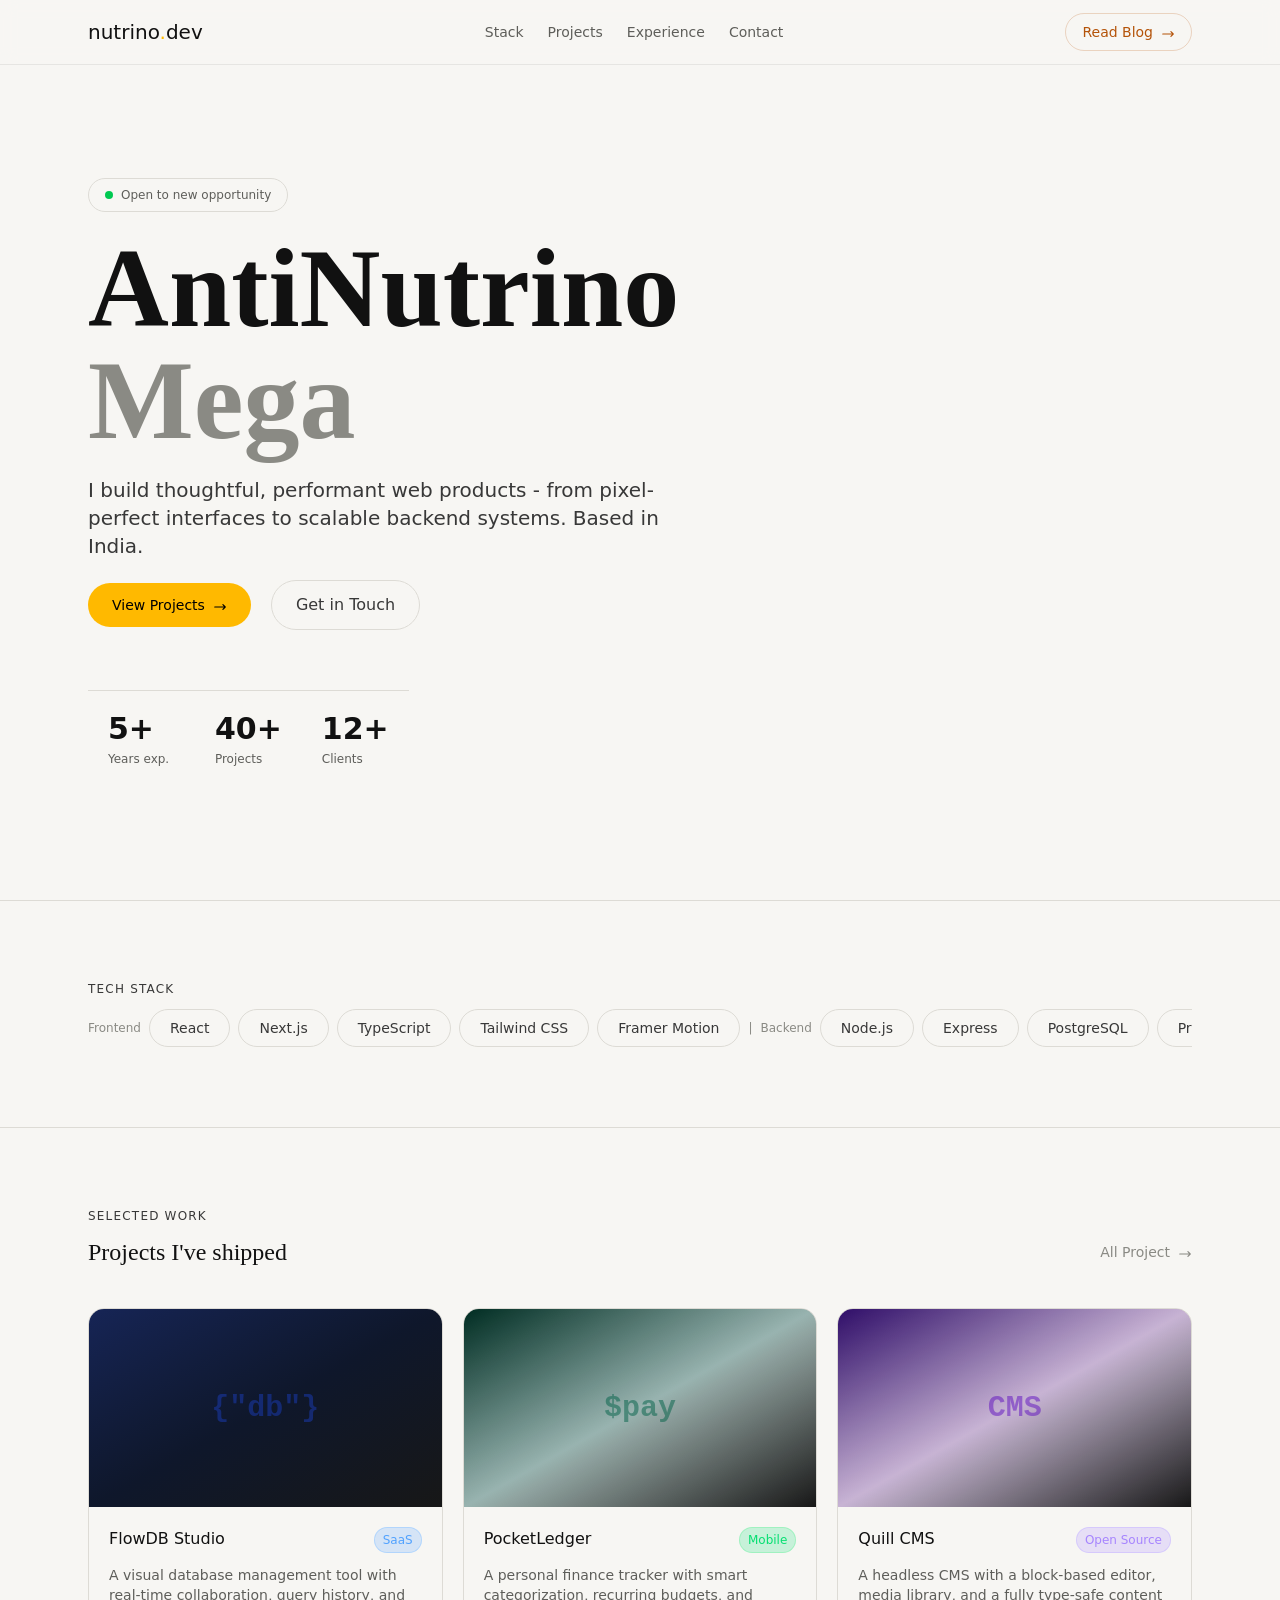
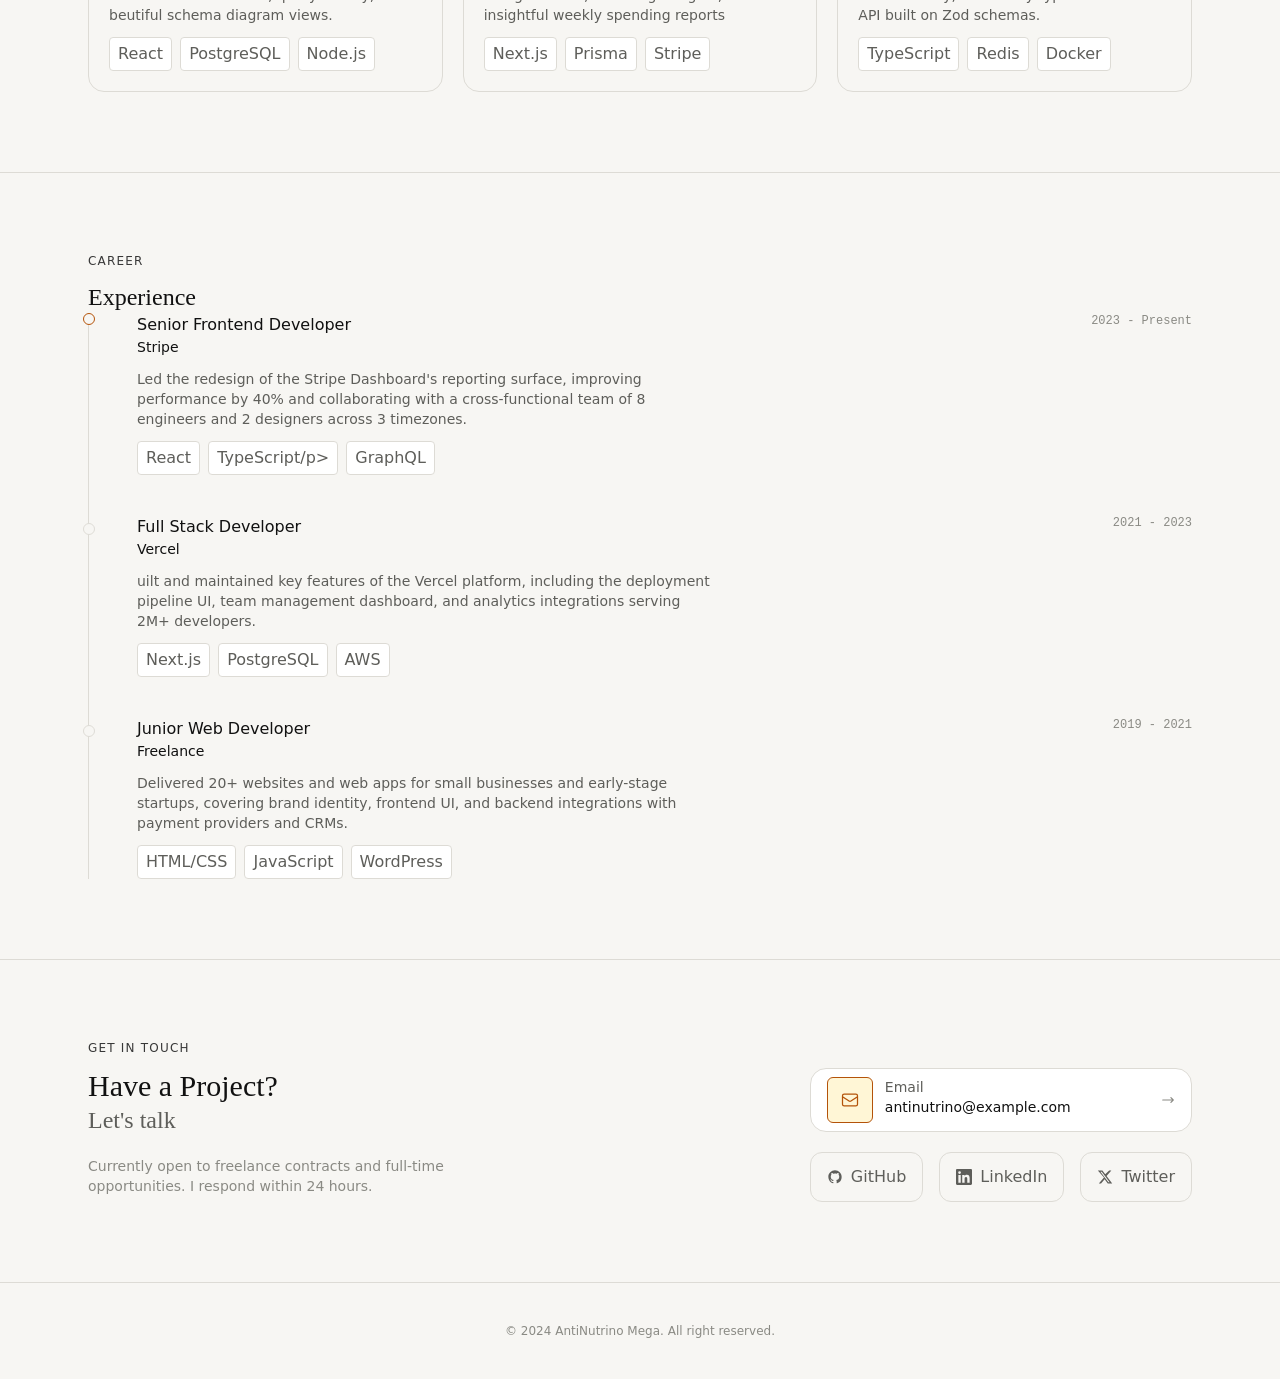
==== index.html @ b6df20d1 "First commit" ====
<!DOCTYPE html>
<html lang="en">

<head>
    <meta charset="UTF-8">
    <meta name="viewport" content="width=device-width, initial-scale=1.0">
    <title>Document</title>
    <link rel="stylesheet" href="output.css">
</head>

<body>
    <header class="border-b border-(--border-subtle) fixed inset-x-0 bg-(--navbar-bg) backdrop-blur-sm z-1">
        <nav class="flex justify-between max-w-6xl mx-auto px-6 items-center h-16">
            <a href="" class="text-xl">nutrino<span class="text-amber-400 text-xl">.</span>dev</a>
            <ul class="hidden md:flex gap-6 text-sm text-(--text-3)  ">
                <a href="#stack">
                    <li class="cursor-pointer hover:text-(--text-1) transition-all duration-200">Stack</li>
                </a>
                <a href="#project">
                    <li class="cursor-pointer hover:text-(--text-1) transition-all duration-200">Projects</li>
                </a>
                <a href="#experience">
                    <li class="cursor-pointer hover:text-(--text-1) transition-all duration-200">Experience</li>
                </a>
                <a href="#contact">
                    <li class="cursor-pointer hover:text-(--text-1) transition-all duration-200">Contact</li>
                </a>
            </ul>
            <a href=""
                class="hidden md:flex items-center gap-2 text-sm text-(--accent) border border-(--accent-border) px-4 py-2 rounded-full hover:bg-(--accent-dim) hover:border-(--accent) transition-all duration-200">Read
                Blog <svg class="w-3.5 h-3.5 mt-1" fill="none" stroke="currentColor" viewBox="0 0 24 24">
                    <path stroke-linecap="round" stroke-linejoin="round" stroke-width="2"
                        d="M17 8l4 4m0 0l-4 4m4-4H3" />
                </svg>
            </a>
        </nav>
    </header>

    <section class="min-h-screen pt-16 flex flex-col justify-center items-start">
        <div class="max-w-6xl w-full mx-auto px-6  text-white flex flex-col items-start">
            <div
                class="flex items-center gap-2 border border-(--border) px-4 py-2 rounded-full text-xs text-(--text-3) mb-5 animate-fade-in-up">
                <span class="inline-block h-2 w-2 bg-green-500 rounded-full animate-pulse "></span>
                <p>Open to new opportunity</p>
            </div>

            <h1 class="font-serif text-6xl md:text-8xl lg:text-[7rem] font-bold mb-5 animate-fade-in-up-1">
                <p class="text-(--text-1)">AntiNutrino</p>
                <p class="text-(--text-4)">Mega</p>
            </h1>

            <p class="text-(--text-2) text-lg md:text-xl max-w-xl mb-5 animate-fade-in-up-1">I build thoughtful,
                performant web products -
                from pixel-perfect interfaces to scalable backend systems. Based in India.</p>

            <div class="mb-15 flex gap-5 items-center animate-fade-in-up-2">
                <a href=""
                    class="bg-amber-400 hover:bg-amber-300 transition-all duration-200 text-black rounded-full px-6 py-3 text-sm font-medium flex items-center gap-2 ">View
                    Projects
                    <svg class="w-3.5 h-3.5 mt-1" fill="none" stroke="currentColor" viewBox="0 0 24 24">
                        <path stroke-linecap="round" stroke-linejoin="round" stroke-width="2"
                            d="M17 8l4 4m0 0l-4 4m4-4H3" />
                    </svg></a>
                <a href="" class="px-6 py-3 rounded-full border border-(--border) text-(--text-2) tex-sm">Get in
                    Touch</a>
            </div>

            <div class="border-t border-(--border) grid grid-cols-3 p-5 gap-10 animate-fade-in-up-3">
                <div>
                    <p class="text-3xl font-semibold text-(--text-1) mb-1">5+</p>
                    <p class="text-xs text-(--text-3)">Years exp.</p>
                </div>
                <div>
                    <p class="text-3xl font-semibold text-(--text-1) mb-1">40+</p>
                    <p class="text-xs text-(--text-3)">Projects</p>
                </div>
                <div>
                    <p class="text-3xl font-semibold text-(--text-1) mb-1">12+</p>
                    <p class="text-xs text-(--text-3)">Clients</p>
                </div>
            </div>
        </div>

    </section>

    <section id="stack" class="border-t border-(--border) py-20">
        <div class="max-w-6xl mx-auto px-6">
            <h2 class="uppercase text-(--text-2) text-xs tracking-widest mb-3">Tech Stack</h2>

            <div class="flex gap-2 items-center overflow-x-auto">
                <p class="text-xs text-(--text-4)">Frontend</p>
                <p
                    class="text-(--text-2) text-sm border border-(--border) px-5 py-2 rounded-full bg-(--suface-solid) hover:text-(--accent) hover:border-(--accent-div) transition-all duration-200 cursor-default text-nowrap">
                    React</p>
                <p
                    class="text-(--text-2) text-sm border border-(--border) px-5 py-2 rounded-full bg-(--suface-solid) hover:text-(--accent) hover:border-(--accent-div) transition-all duration-200 cursor-default text-nowrap">
                    Next.js</p>
                <p
                    class="text-(--text-2) text-sm border border-(--border) px-5 py-2 rounded-full bg-(--suface-solid) hover:text-(--accent) hover:border-(--accent-div) transition-all duration-200 cursor-default text-nowrap">
                    TypeScript</p>
                <p
                    class="text-(--text-2) text-sm border border-(--border) px-5 py-2 rounded-full bg-(--suface-solid) hover:text-(--accent) hover:border-(--accent-div) transition-all duration-200 cursor-default text-nowrap">
                    Tailwind CSS</p>
                <p
                    class="text-(--text-2) text-sm border border-(--border) px-5 py-2 rounded-full bg-(--suface-solid) hover:text-(--accent) hover:border-(--accent-div) transition-all duration-200 cursor-default text-nowrap">
                    Framer Motion</p>
                <p class="text-xs text-(--text-4)">|</p>
                <p class="text-xs text-(--text-4)">Backend</p>
                <p
                    class="text-(--text-2) text-sm border border-(--border) px-5 py-2 rounded-full bg-(--suface-solid) hover:text-(--accent) hover:border-(--accent-div) transition-all duration-200 cursor-default text-nowrap">
                    Node.js</p>
                <p
                    class="text-(--text-2) text-sm border border-(--border) px-5 py-2 rounded-full bg-(--suface-solid) hover:text-(--accent) hover:border-(--accent-div) transition-all duration-200 cursor-default text-nowrap">
                    Express</p>
                <p
                    class="text-(--text-2) text-sm border border-(--border) px-5 py-2 rounded-full bg-(--suface-solid) hover:text-(--accent) hover:border-(--accent-div) transition-all duration-200 cursor-default text-nowrap">
                    PostgreSQL</p>
                <p
                    class="text-(--text-2) text-sm border border-(--border) px-5 py-2 rounded-full bg-(--suface-solid) hover:text-(--accent) hover:border-(--accent-div) transition-all duration-200 cursor-default text-nowrap">
                    Prisma ORM</p>
                <p
                    class="text-(--text-2) text-sm border border-(--border) px-5 py-2 rounded-full bg-(--suface-solid) hover:text-(--accent) hover:border-(--accent-div) transition-all duration-200 cursor-default text-nowrap">
                    Redis</p>
                <p class="text-xs text-(--text-4)">|</p>
                <p class="text-xs text-(--text-4)">Devops</p>
                <p
                    class="text-(--text-2) text-sm border border-(--border) px-5 py-2 rounded-full bg-(--suface-solid) hover:text-(--accent) hover:border-(--accent-div) transition-all duration-200 cursor-default text-nowrap">
                    Docker </p>
                <p
                    class="text-(--text-2) text-sm border border-(--border) px-5 py-2 rounded-full bg-(--suface-solid) hover:text-(--accent) hover:border-(--accent-div) transition-all duration-200 cursor-default text-nowrap">
                    AWS</p>
                <p
                    class="text-(--text-2) text-sm border border-(--border) px-5 py-2 rounded-full bg-(--suface-solid) hover:text-(--accent) hover:border-(--accent-div) transition-all duration-200 cursor-default text-nowrap">
                    Vercel</p>
                <p
                    class="text-(--text-2) text-sm border border-(--border) px-5 py-2 rounded-full bg-(--suface-solid) hover:text-(--accent) hover:border-(--accent-div) transition-all duration-200 cursor-default text-nowrap">
                    GitHub CI/CD</p>
            </div>
        </div>
    </section>

    <section id="project" class="border-t border-(--border) py-20">
        <div class="max-w-6xl mx-auto px-6">
            <h2 class="uppercase text-(--text-2) text-xs tracking-widest mb-3">Selected Work</h2>
            <div class="flex justify-between items-center mb-10">
                <h1 class="text-2xl font-serif">Projects I've shipped</h1>
                <div>
                    <p
                        class="flex gap-2 items-center text-sm text-(--text-4) cursor-pointer hover:text-(--accent) transition-all duration-200">
                        All Project<svg class="w-3.5 h-3.5 mt-1" fill="none" stroke="currentColor" viewBox="0 0 24 24">
                            <path stroke-linecap="round" stroke-linejoin="round" stroke-width="2"
                                d="M17 8l4 4m0 0l-4 4m4-4H3" />
                        </svg></p>
                </div>
            </div>
            <div class=" grid grid-cols-1 gap-5 md:grid-cols-2 lg:grid-cols-3 ">
                <article
                    class="group border border-(--border) overflow-hidden rounded-2xl hover:-translate-y-1.5 transition-all duration-300 hover:border-white/30">
                    <div
                        class="relative aspect-video bg-linear-to-br from-blue-950 via-slate-900 to-neutral-900 flex items-center justify-center ">

                        <p
                            class="text-3xl font-mono text- text-blue-800/50 font-bold group-hover:opacity-0 transition-all duration-300">
                            {"db"}</p>

                        <div
                            class="absolute group-hover:bg-black/20 inset-0 flex items-center justify-center transition-all duration-300">
                            <p
                                class="absolute opacity-0 group-hover:opacity-100 rounded-full px-3 py-1.5 border flex items-center gap-2 border-white/20 bg-white/10 backdrop-blur-2xl transition-all duration-300">
                                View Project
                                <svg class="w-3.5 h-3.5 mt-1" fill="none" stroke="currentColor" viewBox="0 0 24 24">
                                    <path stroke-linecap="round" stroke-linejoin="round" stroke-width="2"
                                        d="M17 8l4 4m0 0l-4 4m4-4H3" />
                                </svg>
                            </p>
                        </div>
                    </div>
                    <div class="p-5 ">
                        <div class="flex justify-between mb-3">
                            <h3>FlowDB Studio</h3>
                            <p
                                class="text-xs border border-blue-300/50 px-2 py-1 text-blue-400 rounded-full bg-blue-400/20">
                                SaaS</p>
                        </div>

                        <p class="mb-3 text-sm text-(--text-3)">A visual database management tool with real-time
                            collaboration, query history, and beutiful schema diagram views.</p>

                        <div class="flex gap-2 flex-wrap">
                            <p class="text-(--text-3) px-2 py-1 border border-(--border) rounded bg-(--surface-solid)">
                                React</p>
                            <p class="text-(--text-3) px-2 py-1 border border-(--border) rounded bg-(--surface-solid)">
                                PostgreSQL</p>
                            <p class="text-(--text-3) px-2 py-1 border border-(--border) rounded bg-(--surface-solid)">
                                Node.js</p>
                        </div>

                    </div>
                </article>

                <article
                    class="group border border-(--border) overflow-hidden rounded-2xl hover:-translate-y-1.5 transition-all duration-300 hover:border-white/30">
                    <div
                        class="relative aspect-video bg-linear-to-br  from-emerald-950 via-teal-900/40 to-neutral-900 flex items-center justify-center ">

                        <p
                            class="text-3xl font-mono text- text-emerald-800/50 font-bold group-hover:opacity-0 transition-all duration-300">
                            $pay</p>

                        <div
                            class="absolute group-hover:bg-black/20 inset-0 flex items-center justify-center transition-all duration-300">
                            <p
                                class="absolute opacity-0 group-hover:opacity-100 rounded-full px-3 py-1.5 border flex items-center gap-2 border-white/20 bg-white/10 backdrop-blur-2xl transition-all duration-300">
                                View Project
                                <svg class="w-3.5 h-3.5 mt-1" fill="none" stroke="currentColor" viewBox="0 0 24 24">
                                    <path stroke-linecap="round" stroke-linejoin="round" stroke-width="2"
                                        d="M17 8l4 4m0 0l-4 4m4-4H3" />
                                </svg>
                            </p>
                        </div>
                    </div>
                    <div class="p-5 ">
                        <div class="flex justify-between mb-3">
                            <h3>PocketLedger</h3>
                            <p
                                class="text-xs border border-green-300/50 px-2 py-1 text-green-400 rounded-full bg-green-400/20">
                                Mobile</p>
                        </div>

                        <p class="mb-3 text-sm text-(--text-3)">A personal finance tracker with smart categorization,
                            recurring budgets, and insightful weekly spending reports</p>

                        <div class="flex gap-2 flex-wrap">
                            <p class="text-(--text-3) px-2 py-1 border border-(--border) rounded bg-(--surface-solid)">
                                Next.js</p>
                            <p class="text-(--text-3) px-2 py-1 border border-(--border) rounded bg-(--surface-solid)">
                                Prisma</p>
                            <p class="text-(--text-3) px-2 py-1 border border-(--border) rounded bg-(--surface-solid)">
                                Stripe</p>
                        </div>

                    </div>
                </article>

                <article
                    class="group border border-(--border) overflow-hidden rounded-2xl hover:-translate-y-1.5 transition-all duration-300 hover:border-white/30 md:col-span-2 lg:col-span-1">
                    <div
                        class="relative aspect-video bg-linear-to-br from-violet-950 via-purple-900/30 to-neutral-900 flex items-center justify-center ">

                        <p
                            class="text-3xl font-mono text- text-violet-800/50 font-bold group-hover:opacity-0 transition-all duration-300">
                            CMS</p>

                        <div
                            class="absolute group-hover:bg-black/20 inset-0 flex items-center justify-center transition-all duration-300">
                            <p
                                class="absolute opacity-0 group-hover:opacity-100 rounded-full px-3 py-1.5 border flex items-center gap-2 border-white/20 bg-white/10 backdrop-blur-2xl transition-all duration-300">
                                View Project
                                <svg class="w-3.5 h-3.5 mt-1" fill="none" stroke="currentColor" viewBox="0 0 24 24">
                                    <path stroke-linecap="round" stroke-linejoin="round" stroke-width="2"
                                        d="M17 8l4 4m0 0l-4 4m4-4H3" />
                                </svg>
                            </p>
                        </div>
                    </div>
                    <div class="p-5 ">
                        <div class="flex justify-between mb-3">
                            <h3>Quill CMS</h3>
                            <p
                                class="text-xs border border-violet-300/50 px-2 py-1 text-violet-400 rounded-full bg-violet-400/20">
                                Open Source</p>
                        </div>

                        <p class="mb-3 text-sm text-(--text-3)">A headless CMS with a block-based editor, media library,
                            and a fully type-safe content API built on Zod schemas.</p>

                        <div class="flex gap-2 flex-wrap">
                            <p class="text-(--text-3) px-2 py-1 border border-(--border) rounded bg-(--surface-solid)">
                                TypeScript</p>
                            <p class="text-(--text-3) px-2 py-1 border border-(--border) rounded bg-(--surface-solid)">
                                Redis</p>
                            <p class="text-(--text-3) px-2 py-1 border border-(--border) rounded bg-(--surface-solid)">
                                Docker</p>
                        </div>

                    </div>
                </article>
            </div>
        </div>
    </section>

    <section id="experience" class="border-t border-(--border) py-20">
        <div class="max-w-6xl mx-auto px-6">
            <h2 class="uppercase text-(--text-2) text-xs tracking-widest mb-3">Career</h2>
            <h1 class="text-2xl font-serif">Experience</h1>

            <div class="border-l border-(--border)">
                <div class="relative mb-10">
                    <div class="border rounded-full w-3 h-3 border-(--accent) absolute -left-1.5 top-0  bg-(--surface)">
                    </div>
                    <div class="pl-12 ">
                        <div class="flex flex-col md:flex-row justify-between mb-3 gap-2">
                            <div>
                                <h3>Senior Frontend Developer</h3>
                                <p class="font-light text-(--text2) text-sm">Stripe</p>
                            </div>
                            <p class="text-xs text-(--text-4) font-mono  ">
                                2023 - Present</p>
                        </div>
                        <p class="mb-3 text-sm text-(--text-3) max-w-xl">Led the redesign of the Stripe Dashboard's
                            reporting surface, improving performance by 40% and collaborating with a cross-functional
                            team of 8 engineers and 2 designers across 3 timezones.</p>

                        <div class="flex gap-2 flex-wrap">
                            <p class="text-(--text-3) px-2 py-1 border border-(--border) rounded bg-(--surface-solid)">
                                React</p>
                            <p class="text-(--text-3) px-2 py-1 border border-(--border) rounded bg-(--surface-solid)">
                                TypeScript/p>
                            <p class="text-(--text-3) px-2 py-1 border border-(--border) rounded bg-(--surface-solid)">
                                GraphQL</p>
                        </div>

                    </div>

                </div>

                <div class="relative mb-10">
                    <div class="border rounded-full w-3 h-3 border-(--border) absolute -left-1.5 top-2  bg-(--surface)">
                    </div>
                    <div class="pl-12 ">
                        <div class="flex flex-col md:flex-row justify-between mb-3 gap-2">
                            <div>
                                <h3>Full Stack Developer</h3>
                                <p class="font-light text-(--text2) text-sm">Vercel</p>
                            </div>
                            <p class="text-xs text-(--text-4) font-mono  ">
                                2021 - 2023</p>
                        </div>
                        <p class="mb-3 text-sm text-(--text-3) max-w-xl">uilt and maintained key features of the Vercel
                            platform, including the deployment pipeline UI, team management dashboard, and analytics
                            integrations serving 2M+ developers.</p>

                        <div class="flex gap-2 flex-wrap">
                            <p class="text-(--text-3) px-2 py-1 border border-(--border) rounded bg-(--surface-solid)">
                                Next.js</p>
                            <p class="text-(--text-3) px-2 py-1 border border-(--border) rounded bg-(--surface-solid)">
                                PostgreSQL</p>
                            <p class="text-(--text-3) px-2 py-1 border border-(--border) rounded bg-(--surface-solid)">
                                AWS</p>
                        </div>

                    </div>

                </div>

                <div class="relative">
                    <div class="border rounded-full w-3 h-3 border-(--border) absolute -left-1.5 top-2  bg-(--surface)">
                    </div>
                    <div class="pl-12 ">
                        <div class="flex flex-col md:flex-row justify-between mb-3 gap-2">
                            <div>
                                <h3>Junior Web Developer</h3>
                                <p class="font-light text-(--text2) text-sm">Freelance</p>
                            </div>
                            <p class="text-xs text-(--text-4) font-mono  ">
                                2019 - 2021</p>
                        </div>
                        <p class="mb-3 text-sm text-(--text-3) max-w-xl">Delivered 20+ websites and web apps for small
                            businesses and early-stage startups, covering brand identity, frontend UI, and backend
                            integrations with payment providers and CRMs.</p>

                        <div class="flex gap-2 flex-wrap">
                            <p class="text-(--text-3) px-2 py-1 border border-(--border) rounded bg-(--surface-solid)">
                                HTML/CSS</p>
                            <p class="text-(--text-3) px-2 py-1 border border-(--border) rounded bg-(--surface-solid)">
                                JavaScript</p>
                            <p class="text-(--text-3) px-2 py-1 border border-(--border) rounded bg-(--surface-solid)">
                                WordPress</p>
                        </div>

                    </div>

                </div>
            </div>
        </div>
    </section>

    <section id="contact" class="border-t border-(--border) py-20">
        <div class="max-w-6xl mx-auto px-6">
            <h2 class="uppercase text-(--text-2) text-xs tracking-widest mb-3">Get in touch</h2>
            <div class="flex flex-col md:flex-row lg:flex-row gap-10 md:justify-between lg:justify-between">
                <div>
                    <h1 class="text-3xl font-serif">Have a Project?</h1>
                    <h1 class="text-2xl font-serif font-thin mb-5 text-(--text-3)">Let's talk</h1>
                    <p class="max-w-sm text-(--text-4) text-sm">Currently open to freelance contracts and full-time
                        opportunities. I respond within 24 hours.</p>
                </div>
                <div>
                    <div class=" flex-1 md:max-w-sm">
                        <a href="mailto:rr77528710@gmail.com"
                            class="flex justify-between items-center gap-5 md:gap-10 px-4 py-2 bg-(--surface-solid) rounded-2xl border border-(--border) hover:border-white/20 transition-all duration-200 group">
                            <div class="flex justify-between gap-3 text-sm md:text-md">
                                <div
                                    class="p-3 bg-amber-300/20 rounded-md inline-block border-[0.5px] border-(--accent)">
                                    <svg class="w-5 h-5 text-(--accent)" fill="none" stroke="currentColor"
                                        viewBox="0 0 24 24">
                                        <path stroke-linecap="round" stroke-linejoin="round" stroke-width="1.5"
                                            d="M3 8l7.89 5.26a2 2 0 002.22 0L21 8M5 19h14a2 2 0 002-2V7a2 2 0 00-2-2H5a2 2 0 00-2 2v10a2 2 0 002 2z" />
                                    </svg>

                                </div>
                                <div>
                                    <p class="text-(--text-3) text-sm">Email</p>
                                    <p>antinutrino@example.com</p>
                                </div>
                            </div>
                            <div class="group-hover:translate-x-1.5 transition-all duration-300 ">
                                <svg class="w-3.5 h-3.5 text-(--text-4)" fill="none" stroke="currentColor"
                                    viewBox="0 0 24 24">
                                    <path stroke-linecap="round" stroke-linejoin="round" stroke-width="2"
                                        d="M17 8l4 4m0 0l-4 4m4-4H3" />
                                </svg>

                            </div>
                        </a>
                        <div class="mt-5 flex gap-4 flex-wrap">
                            <p
                                class="flex flex-1 items-center gap-2 border border-(--border) px-4 py-3 rounded-xl text-(--text-3) font-light justify-center hover:border-white/30 transition-all duration-200 ">
                                <svg class="w-4 h-4" fill="currentColor" viewBox="0 0 24 24">
                                    <path
                                        d="M12 2C6.477 2 2 6.484 2 12.017c0 4.425 2.865 8.18 6.839 9.504.5.092.682-.217.682-.483 0-.237-.008-.868-.013-1.703-2.782.605-3.369-1.343-3.369-1.343-.454-1.158-1.11-1.466-1.11-1.466-.908-.62.069-.608.069-.608 1.003.07 1.531 1.032 1.531 1.032.892 1.53 2.341 1.088 2.91.832.092-.647.35-1.088.636-1.338-2.22-.253-4.555-1.113-4.555-4.951 0-1.093.39-1.988 1.029-2.688-.103-.253-.446-1.272.098-2.65 0 0 .84-.27 2.75 1.026A9.564 9.564 0 0112 6.844c.85.004 1.705.115 2.504.337 1.909-1.296 2.747-1.027 2.747-1.027.546 1.379.202 2.398.1 2.651.64.7 1.028 1.595 1.028 2.688 0 3.848-2.339 4.695-4.566 4.942.359.31.678.921.678 1.856 0 1.338-.012 2.419-.012 2.747 0 .268.18.58.688.482A10.019 10.019 0 0022 12.017C22 6.484 17.522 2 12 2z" />
                                </svg> GitHub
                            </p>
                            <p
                                class="flex flex-1 items-center gap-2 border border-(--border) px-4 py-3 rounded-xl text-(--text-3) font-light justify-center hover:border-white/30 transition-all duration-200 ">
                                <svg class="w-4 h-4" fill="currentColor" viewBox="0 0 24 24">
                                    <path
                                        d="M20.447 20.452h-3.554v-5.569c0-1.328-.027-3.037-1.852-3.037-1.853 0-2.136 1.445-2.136 2.939v5.667H9.351V9h3.414v1.561h.046c.477-.9 1.637-1.85 3.37-1.85 3.601 0 4.267 2.37 4.267 5.455v6.286zM5.337 7.433a2.062 2.062 0 01-2.063-2.065 2.064 2.064 0 112.063 2.065zm1.782 13.019H3.555V9h3.564v11.452zM22.225 0H1.771C.792 0 0 .774 0 1.729v20.542C0 23.227.792 24 1.771 24h20.451C23.2 24 24 23.227 24 22.271V1.729C24 .774 23.2 0 22.222 0h.003z" />
                                </svg> LinkedIn
                            </p>
                            <p class="flex flex-1 items-center gap-2 border border-(--border) px-4 py-3 rounded-xl text-(--text-3) font-light justify-center hover:border-white/30 transition-all duration-200 
                            "><svg class="w-4 h-4" fill="currentColor" viewBox="0 0 24 24">
                                    <path
                                        d="M18.244 2.25h3.308l-7.227 8.26 8.502 11.24H16.17l-4.714-6.231-5.401 6.231H2.736l7.73-8.835L1.254 2.25H8.08l4.259 5.63 5.905-5.63zm-1.161 17.52h1.833L7.084 4.126H5.117z" />
                                </svg>Twitter</p>
                        </div>
                    </div>
                </div>
            </div>
        </div>
    </section>

    <footer class="border-t border-(--border) py-10 flex justify-center items-center">
        <div class="max-w-6xl mx-auto px-6 text-xs text-(--text-4)">
            &copy; 2024 AntiNutrino Mega. All right reserved.
        </div>
    </footer>

</body>

</html>
---- output.css ----
/*! tailwindcss v4.3.3 | MIT License | https://tailwindcss.com */
@layer properties;
@layer theme, base, components, utilities;
@layer theme {
  :root, :host {
    --font-sans: "Inter", ui-sans-serif, system-ui, sans-serif;
    --font-serif: "Playfair Display", ui-serif, Georgia, serif;
    --font-mono: "JetBrains Mono", ui-monospace, "Courier New", monospace;
    --color-amber-200: oklch(92.4% 0.12 95.746);
    --color-amber-300: oklch(87.9% 0.169 91.605);
    --color-amber-400: oklch(82.8% 0.189 84.429);
    --color-green-300: oklch(87.1% 0.15 154.449);
    --color-green-400: oklch(79.2% 0.209 151.711);
    --color-green-500: oklch(72.3% 0.219 149.579);
    --color-emerald-800: oklch(43.2% 0.095 166.913);
    --color-emerald-950: oklch(26.2% 0.051 172.552);
    --color-teal-900: oklch(38.6% 0.063 188.416);
    --color-blue-300: oklch(80.9% 0.105 251.813);
    --color-blue-400: oklch(70.7% 0.165 254.624);
    --color-blue-800: oklch(42.4% 0.199 265.638);
    --color-blue-950: oklch(28.2% 0.091 267.935);
    --color-violet-300: oklch(81.1% 0.111 293.571);
    --color-violet-400: oklch(70.2% 0.183 293.541);
    --color-violet-800: oklch(43.2% 0.232 292.759);
    --color-violet-950: oklch(28.3% 0.141 291.089);
    --color-purple-900: oklch(38.1% 0.176 304.987);
    --color-slate-900: oklch(20.8% 0.042 265.755);
    --color-neutral-900: oklch(20.5% 0 none);
    --color-black: #000;
    --color-white: #fff;
    --spacing: 0.25rem;
    --container-sm: 24rem;
    --container-lg: 32rem;
    --container-xl: 36rem;
    --container-2xl: 42rem;
    --container-6xl: 72rem;
    --text-xs: 0.75rem;
    --text-xs--line-height: calc(1 / 0.75);
    --text-sm: 0.875rem;
    --text-sm--line-height: calc(1.25 / 0.875);
    --text-lg: 1.125rem;
    --text-lg--line-height: calc(1.75 / 1.125);
    --text-xl: 1.25rem;
    --text-xl--line-height: calc(1.75 / 1.25);
    --text-2xl: 1.5rem;
    --text-2xl--line-height: calc(2 / 1.5);
    --text-3xl: 1.875rem;
    --text-3xl--line-height: calc(2.25 / 1.875);
    --text-6xl: 3.75rem;
    --text-6xl--line-height: 1;
    --text-8xl: 6rem;
    --text-8xl--line-height: 1;
    --font-weight-thin: 100;
    --font-weight-light: 300;
    --font-weight-medium: 500;
    --font-weight-semibold: 600;
    --font-weight-bold: 700;
    --font-weight-extrabold: 800;
    --tracking-widest: 0.1em;
    --radius-md: 0.375rem;
    --radius-lg: 0.5rem;
    --radius-xl: 0.75rem;
    --radius-2xl: 1rem;
    --radius-3xl: 1.5rem;
    --ease-out: cubic-bezier(0, 0, 0.2, 1);
    --animate-pulse: pulse 2s cubic-bezier(0.4, 0, 0.6, 1) infinite;
    --blur-sm: 8px;
    --blur-2xl: 40px;
    --aspect-video: 16 / 9;
    --default-transition-duration: 150ms;
    --default-transition-timing-function: cubic-bezier(0.4, 0, 0.2, 1);
    --default-font-family: var(--font-sans);
    --default-mono-font-family: var(--font-mono);
  }
}
@layer base {
  *, ::after, ::before, ::backdrop, ::file-selector-button {
    box-sizing: border-box;
    margin: 0;
    padding: 0;
    border: 0 solid;
  }
  html, :host {
    line-height: 1.5;
    -webkit-text-size-adjust: 100%;
    tab-size: 4;
    font-family: var(--default-font-family, -apple-system, BlinkMacSystemFont, "Segoe UI", Roboto, "Helvetica Neue", "Noto Sans", Arial, sans-serif, "Apple Color Emoji", "Segoe UI Emoji", "Segoe UI Symbol", "Noto Color Emoji");
    font-feature-settings: var(--default-font-feature-settings, normal);
    font-variation-settings: var(--default-font-variation-settings, normal);
    -webkit-tap-highlight-color: transparent;
  }
  hr {
    height: 0;
    color: inherit;
    border-top-width: 1px;
  }
  abbr:where([title]) {
    -webkit-text-decoration: underline dotted;
    text-decoration: underline dotted;
  }
  h1, h2, h3, h4, h5, h6 {
    font-size: inherit;
    font-weight: inherit;
  }
  a {
    color: inherit;
    -webkit-text-decoration: inherit;
    text-decoration: inherit;
  }
  b, strong {
    font-weight: bolder;
  }
  code, kbd, samp, pre {
    font-family: var(--default-mono-font-family, ui-monospace, SFMono-Regular, Menlo, Monaco, Consolas, "Liberation Mono", "Courier New", monospace);
    font-feature-settings: var(--default-mono-font-feature-settings, normal);
    font-variation-settings: var(--default-mono-font-variation-settings, normal);
    font-size: 1em;
  }
  small {
    font-size: 80%;
  }
  sub, sup {
    font-size: 75%;
    line-height: 0;
    position: relative;
    vertical-align: baseline;
  }
  sub {
    bottom: -0.25em;
  }
  sup {
    top: -0.5em;
  }
  table {
    text-indent: 0;
    border-color: inherit;
    border-collapse: collapse;
  }
  :-moz-focusring:where(:not(iframe)) {
    outline: auto;
  }
  progress {
    vertical-align: baseline;
  }
  summary {
    display: list-item;
  }
  ol, ul, menu {
    list-style: none;
  }
  img, svg, video, canvas, audio, iframe, embed, object {
    display: block;
    vertical-align: middle;
  }
  img, video {
    max-width: 100%;
    height: auto;
  }
  button, input, select, optgroup, textarea, ::file-selector-button {
    font: inherit;
    font-feature-settings: inherit;
    font-variation-settings: inherit;
    letter-spacing: inherit;
    color: inherit;
    border-radius: 0;
    background-color: transparent;
    opacity: 1;
  }
  :where(select:is([multiple], [size])) optgroup {
    font-weight: bolder;
  }
  :where(select:is([multiple], [size])) optgroup option {
    padding-inline-start: 20px;
  }
  ::file-selector-button {
    margin-inline-end: 4px;
  }
  ::placeholder {
    opacity: 1;
  }
  @supports (not (-webkit-appearance: -apple-pay-button))  or (contain-intrinsic-size: 1px) {
    ::placeholder {
      color: currentcolor;
      @supports (color: color-mix(in lab, red, red)) {
        color: color-mix(in oklab, currentcolor 50%, transparent);
      }
    }
  }
  textarea {
    resize: vertical;
  }
  ::-webkit-search-decoration {
    -webkit-appearance: none;
  }
  ::-webkit-date-and-time-value {
    min-height: 1lh;
    text-align: inherit;
  }
  ::-webkit-datetime-edit {
    display: inline-flex;
  }
  ::-webkit-datetime-edit-fields-wrapper {
    padding: 0;
  }
  ::-webkit-datetime-edit, ::-webkit-datetime-edit-year-field, ::-webkit-datetime-edit-month-field, ::-webkit-datetime-edit-day-field, ::-webkit-datetime-edit-hour-field, ::-webkit-datetime-edit-minute-field, ::-webkit-datetime-edit-second-field, ::-webkit-datetime-edit-millisecond-field, ::-webkit-datetime-edit-meridiem-field {
    padding-block: 0;
  }
  ::-webkit-calendar-picker-indicator {
    line-height: 1;
  }
  :-moz-ui-invalid {
    box-shadow: none;
  }
  button, input:where([type="button"], [type="reset"], [type="submit"]), ::file-selector-button {
    appearance: button;
  }
  ::-webkit-inner-spin-button, ::-webkit-outer-spin-button {
    height: auto;
  }
  [hidden]:where(:not([hidden="until-found"])) {
    display: none !important;
  }
}
@layer utilities {
  .absolute {
    position: absolute;
  }
  .fixed {
    position: fixed;
  }
  .relative {
    position: relative;
  }
  .inset-0 {
    inset: 0px;
  }
  .inset-x-0 {
    inset-inline: 0px;
  }
  .top-0 {
    top: 0px;
  }
  .top-1 {
    top: var(--spacing);
  }
  .top-2 {
    top: calc(var(--spacing) * 2);
  }
  .-left-1 {
    left: calc(var(--spacing) * -1);
  }
  .-left-1\.5 {
    left: calc(var(--spacing) * -1.5);
  }
  .left-0 {
    left: 0px;
  }
  .z-1 {
    z-index: 1;
  }
  .mx-auto {
    margin-inline: auto;
  }
  .mt-1 {
    margin-top: var(--spacing);
  }
  .mt-5 {
    margin-top: calc(var(--spacing) * 5);
  }
  .mt-10 {
    margin-top: calc(var(--spacing) * 10);
  }
  .mb-1 {
    margin-bottom: var(--spacing);
  }
  .mb-3 {
    margin-bottom: calc(var(--spacing) * 3);
  }
  .mb-5 {
    margin-bottom: calc(var(--spacing) * 5);
  }
  .mb-10 {
    margin-bottom: calc(var(--spacing) * 10);
  }
  .mb-15 {
    margin-bottom: calc(var(--spacing) * 15);
  }
  .flex {
    display: flex;
  }
  .grid {
    display: grid;
  }
  .hidden {
    display: none;
  }
  .inline {
    display: inline;
  }
  .inline-block {
    display: inline-block;
  }
  .table {
    display: table;
  }
  .aspect-video {
    aspect-ratio: var(--aspect-video);
  }
  .h-2 {
    height: calc(var(--spacing) * 2);
  }
  .h-2\.5 {
    height: calc(var(--spacing) * 2.5);
  }
  .h-3 {
    height: calc(var(--spacing) * 3);
  }
  .h-3\.5 {
    height: calc(var(--spacing) * 3.5);
  }
  .h-4 {
    height: calc(var(--spacing) * 4);
  }
  .h-5 {
    height: calc(var(--spacing) * 5);
  }
  .h-16 {
    height: calc(var(--spacing) * 16);
  }
  .min-h-screen {
    min-height: 100vh;
  }
  .w-2 {
    width: calc(var(--spacing) * 2);
  }
  .w-2\.5 {
    width: calc(var(--spacing) * 2.5);
  }
  .w-3 {
    width: calc(var(--spacing) * 3);
  }
  .w-3\.5 {
    width: calc(var(--spacing) * 3.5);
  }
  .w-4 {
    width: calc(var(--spacing) * 4);
  }
  .w-5 {
    width: calc(var(--spacing) * 5);
  }
  .w-full {
    width: 100%;
  }
  .max-w-2xl {
    max-width: var(--container-2xl);
  }
  .max-w-6xl {
    max-width: var(--container-6xl);
  }
  .max-w-lg {
    max-width: var(--container-lg);
  }
  .max-w-sm {
    max-width: var(--container-sm);
  }
  .max-w-xl {
    max-width: var(--container-xl);
  }
  .flex-1 {
    flex: 1;
  }
  .border-collapse {
    border-collapse: collapse;
  }
  .transform {
    transform: var(--tw-rotate-x,) var(--tw-rotate-y,) var(--tw-rotate-z,) var(--tw-skew-x,) var(--tw-skew-y,);
  }
  .animate-pulse {
    animation: var(--animate-pulse);
  }
  .cursor-default {
    cursor: default;
  }
  .cursor-pointer {
    cursor: pointer;
  }
  .resize {
    resize: both;
  }
  .grid-cols-1 {
    grid-template-columns: repeat(1, minmax(0, 1fr));
  }
  .grid-cols-3 {
    grid-template-columns: repeat(3, minmax(0, 1fr));
  }
  .flex-col {
    flex-direction: column;
  }
  .flex-wrap {
    flex-wrap: wrap;
  }
  .items-center {
    align-items: center;
  }
  .items-start {
    align-items: flex-start;
  }
  .justify-between {
    justify-content: space-between;
  }
  .justify-center {
    justify-content: center;
  }
  .gap-0 {
    gap: 0px;
  }
  .gap-2 {
    gap: calc(var(--spacing) * 2);
  }
  .gap-3 {
    gap: calc(var(--spacing) * 3);
  }
  .gap-4 {
    gap: calc(var(--spacing) * 4);
  }
  .gap-5 {
    gap: calc(var(--spacing) * 5);
  }
  .gap-6 {
    gap: calc(var(--spacing) * 6);
  }
  .gap-10 {
    gap: calc(var(--spacing) * 10);
  }
  .overflow-hidden {
    overflow: hidden;
  }
  .overflow-x-auto {
    overflow-x: auto;
  }
  .rounded {
    border-radius: 0.25rem;
  }
  .rounded-2xl {
    border-radius: var(--radius-2xl);
  }
  .rounded-full {
    border-radius: calc(infinity * 1px);
  }
  .rounded-lg {
    border-radius: var(--radius-lg);
  }
  .rounded-md {
    border-radius: var(--radius-md);
  }
  .rounded-xl {
    border-radius: var(--radius-xl);
  }
  .border {
    border-style: var(--tw-border-style);
    border-width: 1px;
  }
  .border-\[0\.5\] {
    border-style: var(--tw-border-style);
    border-width: 0.5;
  }
  .border-\[0\.5px\] {
    border-style: var(--tw-border-style);
    border-width: 0.5px;
  }
  .border-s {
    border-inline-start-style: var(--tw-border-style);
    border-inline-start-width: 1px;
  }
  .border-t {
    border-top-style: var(--tw-border-style);
    border-top-width: 1px;
  }
  .border-b {
    border-bottom-style: var(--tw-border-style);
    border-bottom-width: 1px;
  }
  .border-l {
    border-left-style: var(--tw-border-style);
    border-left-width: 1px;
  }
  .border-\(--accent\) {
    border-color: var(--accent);
  }
  .border-\(--accent-border\) {
    border-color: var(--accent-border);
  }
  .border-\(--border\) {
    border-color: var(--border);
  }
  .border-\(--border-subtle\) {
    border-color: var(--border-subtle);
  }
  .border-\(--broder\) {
    border-color: var(--broder);
  }
  .border-blue-300 {
    border-color: var(--color-blue-300);
  }
  .border-blue-300\/50 {
    border-color: color-mix(in srgb, oklch(80.9% 0.105 251.813) 50%, transparent);
    @supports (color: color-mix(in lab, red, red)) {
      border-color: color-mix(in oklab, var(--color-blue-300) 50%, transparent);
    }
  }
  .border-green-300 {
    border-color: var(--color-green-300);
  }
  .border-green-300\/50 {
    border-color: color-mix(in srgb, oklch(87.1% 0.15 154.449) 50%, transparent);
    @supports (color: color-mix(in lab, red, red)) {
      border-color: color-mix(in oklab, var(--color-green-300) 50%, transparent);
    }
  }
  .border-violet-300 {
    border-color: var(--color-violet-300);
  }
  .border-violet-300\/50 {
    border-color: color-mix(in srgb, oklch(81.1% 0.111 293.571) 50%, transparent);
    @supports (color: color-mix(in lab, red, red)) {
      border-color: color-mix(in oklab, var(--color-violet-300) 50%, transparent);
    }
  }
  .border-white {
    border-color: var(--color-white);
  }
  .border-white\/20 {
    border-color: color-mix(in srgb, #fff 20%, transparent);
    @supports (color: color-mix(in lab, red, red)) {
      border-color: color-mix(in oklab, var(--color-white) 20%, transparent);
    }
  }
  .bg-\(--navbar-bg\) {
    background-color: var(--navbar-bg);
  }
  .bg-\(--suface-solid\) {
    background-color: var(--suface-solid);
  }
  .bg-\(--surface\) {
    background-color: var(--surface);
  }
  .bg-\(--surface-solid\) {
    background-color: var(--surface-solid);
  }
  .bg-amber-300 {
    background-color: var(--color-amber-300);
  }
  .bg-amber-300\/20 {
    background-color: color-mix(in srgb, oklch(87.9% 0.169 91.605) 20%, transparent);
    @supports (color: color-mix(in lab, red, red)) {
      background-color: color-mix(in oklab, var(--color-amber-300) 20%, transparent);
    }
  }
  .bg-amber-400 {
    background-color: var(--color-amber-400);
  }
  .bg-blue-400 {
    background-color: var(--color-blue-400);
  }
  .bg-blue-400\/20 {
    background-color: color-mix(in srgb, oklch(70.7% 0.165 254.624) 20%, transparent);
    @supports (color: color-mix(in lab, red, red)) {
      background-color: color-mix(in oklab, var(--color-blue-400) 20%, transparent);
    }
  }
  .bg-green-400 {
    background-color: var(--color-green-400);
  }
  .bg-green-400\/20 {
    background-color: color-mix(in srgb, oklch(79.2% 0.209 151.711) 20%, transparent);
    @supports (color: color-mix(in lab, red, red)) {
      background-color: color-mix(in oklab, var(--color-green-400) 20%, transparent);
    }
  }
  .bg-green-500 {
    background-color: var(--color-green-500);
  }
  .bg-violet-400 {
    background-color: var(--color-violet-400);
  }
  .bg-violet-400\/20 {
    background-color: color-mix(in srgb, oklch(70.2% 0.183 293.541) 20%, transparent);
    @supports (color: color-mix(in lab, red, red)) {
      background-color: color-mix(in oklab, var(--color-violet-400) 20%, transparent);
    }
  }
  .bg-white {
    background-color: var(--color-white);
  }
  .bg-white\/10 {
    background-color: color-mix(in srgb, #fff 10%, transparent);
    @supports (color: color-mix(in lab, red, red)) {
      background-color: color-mix(in oklab, var(--color-white) 10%, transparent);
    }
  }
  .bg-linear-to-br {
    --tw-gradient-position: to bottom right;
    @supports (background-image: linear-gradient(in lab, red, red)) {
      --tw-gradient-position: to bottom right in oklab;
    }
    background-image: linear-gradient(var(--tw-gradient-stops));
  }
  .from-blue-950 {
    --tw-gradient-from: var(--color-blue-950);
    --tw-gradient-stops: var(--tw-gradient-via-stops, var(--tw-gradient-position), var(--tw-gradient-from) var(--tw-gradient-from-position), var(--tw-gradient-to) var(--tw-gradient-to-position));
  }
  .from-emerald-950 {
    --tw-gradient-from: var(--color-emerald-950);
    --tw-gradient-stops: var(--tw-gradient-via-stops, var(--tw-gradient-position), var(--tw-gradient-from) var(--tw-gradient-from-position), var(--tw-gradient-to) var(--tw-gradient-to-position));
  }
  .from-violet-950 {
    --tw-gradient-from: var(--color-violet-950);
    --tw-gradient-stops: var(--tw-gradient-via-stops, var(--tw-gradient-position), var(--tw-gradient-from) var(--tw-gradient-from-position), var(--tw-gradient-to) var(--tw-gradient-to-position));
  }
  .via-purple-900 {
    --tw-gradient-via: var(--color-purple-900);
    --tw-gradient-via-stops: var(--tw-gradient-position), var(--tw-gradient-from) var(--tw-gradient-from-position), var(--tw-gradient-via) var(--tw-gradient-via-position), var(--tw-gradient-to) var(--tw-gradient-to-position);
    --tw-gradient-stops: var(--tw-gradient-via-stops);
  }
  .via-purple-900\/30 {
    --tw-gradient-via: color-mix(in srgb, oklch(38.1% 0.176 304.987) 30%, transparent);
    @supports (color: color-mix(in lab, red, red)) {
      --tw-gradient-via: color-mix(in oklab, var(--color-purple-900) 30%, transparent);
    }
    --tw-gradient-via-stops: var(--tw-gradient-position), var(--tw-gradient-from) var(--tw-gradient-from-position), var(--tw-gradient-via) var(--tw-gradient-via-position), var(--tw-gradient-to) var(--tw-gradient-to-position);
    --tw-gradient-stops: var(--tw-gradient-via-stops);
  }
  .via-slate-900 {
    --tw-gradient-via: var(--color-slate-900);
    --tw-gradient-via-stops: var(--tw-gradient-position), var(--tw-gradient-from) var(--tw-gradient-from-position), var(--tw-gradient-via) var(--tw-gradient-via-position), var(--tw-gradient-to) var(--tw-gradient-to-position);
    --tw-gradient-stops: var(--tw-gradient-via-stops);
  }
  .via-teal-900 {
    --tw-gradient-via: var(--color-teal-900);
    --tw-gradient-via-stops: var(--tw-gradient-position), var(--tw-gradient-from) var(--tw-gradient-from-position), var(--tw-gradient-via) var(--tw-gradient-via-position), var(--tw-gradient-to) var(--tw-gradient-to-position);
    --tw-gradient-stops: var(--tw-gradient-via-stops);
  }
  .via-teal-900\/40 {
    --tw-gradient-via: color-mix(in srgb, oklch(38.6% 0.063 188.416) 40%, transparent);
    @supports (color: color-mix(in lab, red, red)) {
      --tw-gradient-via: color-mix(in oklab, var(--color-teal-900) 40%, transparent);
    }
    --tw-gradient-via-stops: var(--tw-gradient-position), var(--tw-gradient-from) var(--tw-gradient-from-position), var(--tw-gradient-via) var(--tw-gradient-via-position), var(--tw-gradient-to) var(--tw-gradient-to-position);
    --tw-gradient-stops: var(--tw-gradient-via-stops);
  }
  .to-neutral-900 {
    --tw-gradient-to: var(--color-neutral-900);
    --tw-gradient-stops: var(--tw-gradient-via-stops, var(--tw-gradient-position), var(--tw-gradient-from) var(--tw-gradient-from-position), var(--tw-gradient-to) var(--tw-gradient-to-position));
  }
  .p-2 {
    padding: calc(var(--spacing) * 2);
  }
  .p-3 {
    padding: calc(var(--spacing) * 3);
  }
  .p-4 {
    padding: calc(var(--spacing) * 4);
  }
  .p-5 {
    padding: calc(var(--spacing) * 5);
  }
  .px-2 {
    padding-inline: calc(var(--spacing) * 2);
  }
  .px-3 {
    padding-inline: calc(var(--spacing) * 3);
  }
  .px-4 {
    padding-inline: calc(var(--spacing) * 4);
  }
  .px-5 {
    padding-inline: calc(var(--spacing) * 5);
  }
  .px-6 {
    padding-inline: calc(var(--spacing) * 6);
  }
  .py-1 {
    padding-block: var(--spacing);
  }
  .py-1\.5 {
    padding-block: calc(var(--spacing) * 1.5);
  }
  .py-2 {
    padding-block: calc(var(--spacing) * 2);
  }
  .py-3 {
    padding-block: calc(var(--spacing) * 3);
  }
  .py-10 {
    padding-block: calc(var(--spacing) * 10);
  }
  .py-20 {
    padding-block: calc(var(--spacing) * 20);
  }
  .py-100 {
    padding-block: calc(var(--spacing) * 100);
  }
  .pt-16 {
    padding-top: calc(var(--spacing) * 16);
  }
  .pl-5 {
    padding-left: calc(var(--spacing) * 5);
  }
  .pl-10 {
    padding-left: calc(var(--spacing) * 10);
  }
  .pl-12 {
    padding-left: calc(var(--spacing) * 12);
  }
  .font-mono {
    font-family: var(--font-mono);
  }
  .font-serif {
    font-family: var(--font-serif);
  }
  .text-2xl {
    font-size: var(--text-2xl);
    line-height: var(--tw-leading, var(--text-2xl--line-height));
  }
  .text-3xl {
    font-size: var(--text-3xl);
    line-height: var(--tw-leading, var(--text-3xl--line-height));
  }
  .text-6xl {
    font-size: var(--text-6xl);
    line-height: var(--tw-leading, var(--text-6xl--line-height));
  }
  .text-lg {
    font-size: var(--text-lg);
    line-height: var(--tw-leading, var(--text-lg--line-height));
  }
  .text-sm {
    font-size: var(--text-sm);
    line-height: var(--tw-leading, var(--text-sm--line-height));
  }
  .text-xl {
    font-size: var(--text-xl);
    line-height: var(--tw-leading, var(--text-xl--line-height));
  }
  .text-xs {
    font-size: var(--text-xs);
    line-height: var(--tw-leading, var(--text-xs--line-height));
  }
  .font-bold {
    --tw-font-weight: var(--font-weight-bold);
    font-weight: var(--font-weight-bold);
  }
  .font-extrabold {
    --tw-font-weight: var(--font-weight-extrabold);
    font-weight: var(--font-weight-extrabold);
  }
  .font-light {
    --tw-font-weight: var(--font-weight-light);
    font-weight: var(--font-weight-light);
  }
  .font-medium {
    --tw-font-weight: var(--font-weight-medium);
    font-weight: var(--font-weight-medium);
  }
  .font-semibold {
    --tw-font-weight: var(--font-weight-semibold);
    font-weight: var(--font-weight-semibold);
  }
  .font-thin {
    --tw-font-weight: var(--font-weight-thin);
    font-weight: var(--font-weight-thin);
  }
  .tracking-widest {
    --tw-tracking: var(--tracking-widest);
    letter-spacing: var(--tracking-widest);
  }
  .text-nowrap {
    text-wrap: nowrap;
  }
  .text-wrap {
    text-wrap: wrap;
  }
  .text-\(--accent\) {
    color: var(--accent);
  }
  .text-\(--text\) {
    color: var(--text);
  }
  .text-\(--text-\) {
    color: var(--text-);
  }
  .text-\(--text-1\) {
    color: var(--text-1);
  }
  .text-\(--text-2\) {
    color: var(--text-2);
  }
  .text-\(--text-3\) {
    color: var(--text-3);
  }
  .text-\(--text-4\) {
    color: var(--text-4);
  }
  .text-\(--text-34\) {
    color: var(--text-34);
  }
  .text-\(--text2\) {
    color: var(--text2);
  }
  .text-amber-400 {
    color: var(--color-amber-400);
  }
  .text-black {
    color: var(--color-black);
  }
  .text-blue-400 {
    color: var(--color-blue-400);
  }
  .text-blue-800 {
    color: var(--color-blue-800);
  }
  .text-blue-800\/50 {
    color: color-mix(in srgb, oklch(42.4% 0.199 265.638) 50%, transparent);
    @supports (color: color-mix(in lab, red, red)) {
      color: color-mix(in oklab, var(--color-blue-800) 50%, transparent);
    }
  }
  .text-emerald-800 {
    color: var(--color-emerald-800);
  }
  .text-emerald-800\/50 {
    color: color-mix(in srgb, oklch(43.2% 0.095 166.913) 50%, transparent);
    @supports (color: color-mix(in lab, red, red)) {
      color: color-mix(in oklab, var(--color-emerald-800) 50%, transparent);
    }
  }
  .text-green-400 {
    color: var(--color-green-400);
  }
  .text-violet-400 {
    color: var(--color-violet-400);
  }
  .text-violet-800 {
    color: var(--color-violet-800);
  }
  .text-violet-800\/50 {
    color: color-mix(in srgb, oklch(43.2% 0.232 292.759) 50%, transparent);
    @supports (color: color-mix(in lab, red, red)) {
      color: color-mix(in oklab, var(--color-violet-800) 50%, transparent);
    }
  }
  .text-white {
    color: var(--color-white);
  }
  .uppercase {
    text-transform: uppercase;
  }
  .underline {
    text-decoration-line: underline;
  }
  .opacity-0 {
    opacity: 0%;
  }
  .outline {
    outline-style: var(--tw-outline-style);
    outline-width: 1px;
  }
  .backdrop-blur-2xl {
    --tw-backdrop-blur: blur(var(--blur-2xl));
    -webkit-backdrop-filter: var(--tw-backdrop-blur,) var(--tw-backdrop-brightness,) var(--tw-backdrop-contrast,) var(--tw-backdrop-grayscale,) var(--tw-backdrop-hue-rotate,) var(--tw-backdrop-invert,) var(--tw-backdrop-opacity,) var(--tw-backdrop-saturate,) var(--tw-backdrop-sepia,);
    backdrop-filter: var(--tw-backdrop-blur,) var(--tw-backdrop-brightness,) var(--tw-backdrop-contrast,) var(--tw-backdrop-grayscale,) var(--tw-backdrop-hue-rotate,) var(--tw-backdrop-invert,) var(--tw-backdrop-opacity,) var(--tw-backdrop-saturate,) var(--tw-backdrop-sepia,);
  }
  .backdrop-blur-sm {
    --tw-backdrop-blur: blur(var(--blur-sm));
    -webkit-backdrop-filter: var(--tw-backdrop-blur,) var(--tw-backdrop-brightness,) var(--tw-backdrop-contrast,) var(--tw-backdrop-grayscale,) var(--tw-backdrop-hue-rotate,) var(--tw-backdrop-invert,) var(--tw-backdrop-opacity,) var(--tw-backdrop-saturate,) var(--tw-backdrop-sepia,);
    backdrop-filter: var(--tw-backdrop-blur,) var(--tw-backdrop-brightness,) var(--tw-backdrop-contrast,) var(--tw-backdrop-grayscale,) var(--tw-backdrop-hue-rotate,) var(--tw-backdrop-invert,) var(--tw-backdrop-opacity,) var(--tw-backdrop-saturate,) var(--tw-backdrop-sepia,);
  }
  .backdrop-filter {
    -webkit-backdrop-filter: var(--tw-backdrop-blur,) var(--tw-backdrop-brightness,) var(--tw-backdrop-contrast,) var(--tw-backdrop-grayscale,) var(--tw-backdrop-hue-rotate,) var(--tw-backdrop-invert,) var(--tw-backdrop-opacity,) var(--tw-backdrop-saturate,) var(--tw-backdrop-sepia,);
    backdrop-filter: var(--tw-backdrop-blur,) var(--tw-backdrop-brightness,) var(--tw-backdrop-contrast,) var(--tw-backdrop-grayscale,) var(--tw-backdrop-hue-rotate,) var(--tw-backdrop-invert,) var(--tw-backdrop-opacity,) var(--tw-backdrop-saturate,) var(--tw-backdrop-sepia,);
  }
  .transition {
    transition-property: color, background-color, border-color, outline-color, text-decoration-color, fill, stroke, --tw-gradient-from, --tw-gradient-via, --tw-gradient-to, opacity, box-shadow, transform, translate, scale, rotate, filter, -webkit-backdrop-filter, backdrop-filter, display, content-visibility, overlay, pointer-events;
    transition-timing-function: var(--tw-ease, var(--default-transition-timing-function));
    transition-duration: var(--tw-duration, var(--default-transition-duration));
  }
  .transition-all {
    transition-property: all;
    transition-timing-function: var(--tw-ease, var(--default-transition-timing-function));
    transition-duration: var(--tw-duration, var(--default-transition-duration));
  }
  .duration-200 {
    --tw-duration: 200ms;
    transition-duration: 200ms;
  }
  .duration-300 {
    --tw-duration: 300ms;
    transition-duration: 300ms;
  }
  .ease-out {
    --tw-ease: var(--ease-out);
    transition-timing-function: var(--ease-out);
  }
  @media (hover: hover) {
    .group-hover\:translate-x-1:is(:where(.group):hover *) {
      --tw-translate-x: var(--spacing);
      translate: var(--tw-translate-x) var(--tw-translate-y);
    }
    .group-hover\:translate-x-1\.5:is(:where(.group):hover *) {
      --tw-translate-x: calc(var(--spacing) * 1.5);
      translate: var(--tw-translate-x) var(--tw-translate-y);
    }
    .group-hover\:bg-black\/20:is(:where(.group):hover *) {
      background-color: color-mix(in srgb, #000 20%, transparent);
    }
    @supports (color: color-mix(in lab, red, red)) {
      .group-hover\:bg-black\/20:is(:where(.group):hover *) {
        background-color: color-mix(in oklab, var(--color-black) 20%, transparent);
      }
    }
    .group-hover\:opacity-0:is(:where(.group):hover *) {
      opacity: 0%;
    }
    .group-hover\:opacity-100:is(:where(.group):hover *) {
      opacity: 100%;
    }
    .hover\:-translate-y-1\.5:hover {
      --tw-translate-y: calc(var(--spacing) * -1.5);
      translate: var(--tw-translate-x) var(--tw-translate-y);
    }
    .hover\:border:hover {
      border-style: var(--tw-border-style);
      border-width: 1px;
    }
    .hover\:border-\(--accent\):hover {
      border-color: var(--accent);
    }
    .hover\:border-\(--accent-div\):hover {
      border-color: var(--accent-div);
    }
    .hover\:border-\(--border\):hover {
      border-color: var(--border);
    }
    .hover\:border-white:hover {
      border-color: var(--color-white);
    }
    .hover\:border-white\/20:hover {
      border-color: color-mix(in srgb, #fff 20%, transparent);
    }
    @supports (color: color-mix(in lab, red, red)) {
      .hover\:border-white\/20:hover {
        border-color: color-mix(in oklab, var(--color-white) 20%, transparent);
      }
    }
    .hover\:border-white\/30:hover {
      border-color: color-mix(in srgb, #fff 30%, transparent);
    }
    @supports (color: color-mix(in lab, red, red)) {
      .hover\:border-white\/30:hover {
        border-color: color-mix(in oklab, var(--color-white) 30%, transparent);
      }
    }
    .hover\:bg-\(--accent-dim\):hover {
      background-color: var(--accent-dim);
    }
    .hover\:bg-amber-300:hover {
      background-color: var(--color-amber-300);
    }
    .hover\:text-\(--accent\):hover {
      color: var(--accent);
    }
    .hover\:text-\(--text-1\):hover {
      color: var(--text-1);
    }
  }
  @media (width >= 48rem) {
    .md\:col-span-2 {
      grid-column: span 2 / span 2;
    }
    .md\:block {
      display: block;
    }
    .md\:flex {
      display: flex;
    }
    .md\:max-w-sm {
      max-width: var(--container-sm);
    }
    .md\:grid-cols-2 {
      grid-template-columns: repeat(2, minmax(0, 1fr));
    }
    .md\:flex-row {
      flex-direction: row;
    }
    .md\:justify-between {
      justify-content: space-between;
    }
    .md\:gap-10 {
      gap: calc(var(--spacing) * 10);
    }
    .md\:text-8xl {
      font-size: var(--text-8xl);
      line-height: var(--tw-leading, var(--text-8xl--line-height));
    }
    .md\:text-xl {
      font-size: var(--text-xl);
      line-height: var(--tw-leading, var(--text-xl--line-height));
    }
  }
  @media (width >= 64rem) {
    .lg\:col-span-1 {
      grid-column: span 1 / span 1;
    }
    .lg\:grid-cols-3 {
      grid-template-columns: repeat(3, minmax(0, 1fr));
    }
    .lg\:flex-row {
      flex-direction: row;
    }
    .lg\:justify-between {
      justify-content: space-between;
    }
    .lg\:text-\[7rem\] {
      font-size: 7rem;
    }
  }
}
@import url("https://fonts.googleapis.com/css2?family=Inter:ital,opsz,wght@0,14..32,100..900;1,14..32,100..900&family=Playfair+Display:wght@400;700&family=JetBrains+Mono:wght@400;500&display=swap");
:root {
  --surface: #0f0f0f;
  --surface-card: rgba(22, 22, 22, 0.75);
  --surface-solid: #181818;
  --surface-code: #141414;
  --text-1: #eeeeee;
  --text-2: #b8b8b8;
  --text-3: #888888;
  --text-4: #606060;
  --border: #2a2a2a;
  --border-subtle: rgba(255, 255, 255, 0.06);
  --accent: #fbbf24;
  --accent-dim: rgba(251, 191, 36, 0.1);
  --accent-border: rgba(251, 191, 36, 0.22);
  --navbar-bg: rgba(15, 15, 15, 0.82);
}
@media (prefers-color-scheme: light) {
  :root {
    --surface: #f7f6f3;
    --surface-card: rgba(255, 255, 255, 0.9);
    --surface-solid: #ffffff;
    --surface-code: #eeede9;
    --text-1: #111111;
    --text-2: #383838;
    --text-3: #5e5e5a;
    --text-4: #8a8a84;
    --border: #dddbd5;
    --border-subtle: rgba(0, 0, 0, 0.07);
    --accent: #b45309;
    --accent-dim: rgba(180, 83, 9, 0.08);
    --accent-border: rgba(180, 83, 9, 0.22);
    --navbar-bg: rgba(247, 246, 243, 0.88);
  }
}
@layer base {
  html {
    scroll-behavior: smooth;
  }
  body {
    -webkit-font-smoothing: antialiased;
    -moz-osx-font-smoothing: grayscale;
    background-color: var(--surface);
    color: var(--text-1);
    transition: background-color 0.25s ease, color 0.25s ease;
  }
  header, section, article, aside, footer, nav {
    transition: background-color 0.25s ease, border-color 0.25s ease, color 0.25s ease;
  }
}
::-webkit-scrollbar {
  width: 5px;
  height: 5px;
}
::-webkit-scrollbar-track {
  background: transparent;
}
::-webkit-scrollbar-thumb {
  background: #333;
  border-radius: 99px;
}
::-webkit-scrollbar-thumb:hover {
  background: #555;
}
* {
  scrollbar-width: thin;
  scrollbar-color: #333 transparent;
}
@keyframes fadeInUp {
  from {
    opacity: 0;
    transform: translateY(22px);
  }
  to {
    opacity: 1;
    transform: translateY(0);
  }
}
.animate-fade-in-up {
  animation: fadeInUp 0.6s ease-out both;
}
.animate-fade-in-up-1 {
  animation: fadeInUp 0.6s ease-out 0.15s both;
}
.animate-fade-in-up-2 {
  animation: fadeInUp 0.6s ease-out 0.3s both;
}
.animate-fade-in-up-3 {
  animation: fadeInUp 0.6s ease-out 0.45s both;
}
@property --tw-rotate-x {
  syntax: "*";
  inherits: false;
}
@property --tw-rotate-y {
  syntax: "*";
  inherits: false;
}
@property --tw-rotate-z {
  syntax: "*";
  inherits: false;
}
@property --tw-skew-x {
  syntax: "*";
  inherits: false;
}
@property --tw-skew-y {
  syntax: "*";
  inherits: false;
}
@property --tw-border-style {
  syntax: "*";
  inherits: false;
  initial-value: solid;
}
@property --tw-gradient-position {
  syntax: "*";
  inherits: false;
}
@property --tw-gradient-from {
  syntax: "<color>";
  inherits: false;
  initial-value: #0000;
}
@property --tw-gradient-via {
  syntax: "<color>";
  inherits: false;
  initial-value: #0000;
}
@property --tw-gradient-to {
  syntax: "<color>";
  inherits: false;
  initial-value: #0000;
}
@property --tw-gradient-stops {
  syntax: "*";
  inherits: false;
}
@property --tw-gradient-via-stops {
  syntax: "*";
  inherits: false;
}
@property --tw-gradient-from-position {
  syntax: "<length-percentage>";
  inherits: false;
  initial-value: 0%;
}
@property --tw-gradient-via-position {
  syntax: "<length-percentage>";
  inherits: false;
  initial-value: 50%;
}
@property --tw-gradient-to-position {
  syntax: "<length-percentage>";
  inherits: false;
  initial-value: 100%;
}
@property --tw-font-weight {
  syntax: "*";
  inherits: false;
}
@property --tw-tracking {
  syntax: "*";
  inherits: false;
}
@property --tw-outline-style {
  syntax: "*";
  inherits: false;
  initial-value: solid;
}
@property --tw-backdrop-blur {
  syntax: "*";
  inherits: false;
}
@property --tw-backdrop-brightness {
  syntax: "*";
  inherits: false;
}
@property --tw-backdrop-contrast {
  syntax: "*";
  inherits: false;
}
@property --tw-backdrop-grayscale {
  syntax: "*";
  inherits: false;
}
@property --tw-backdrop-hue-rotate {
  syntax: "*";
  inherits: false;
}
@property --tw-backdrop-invert {
  syntax: "*";
  inherits: false;
}
@property --tw-backdrop-opacity {
  syntax: "*";
  inherits: false;
}
@property --tw-backdrop-saturate {
  syntax: "*";
  inherits: false;
}
@property --tw-backdrop-sepia {
  syntax: "*";
  inherits: false;
}
@property --tw-duration {
  syntax: "*";
  inherits: false;
}
@property --tw-ease {
  syntax: "*";
  inherits: false;
}
@property --tw-translate-x {
  syntax: "*";
  inherits: false;
  initial-value: 0;
}
@property --tw-translate-y {
  syntax: "*";
  inherits: false;
  initial-value: 0;
}
@property --tw-translate-z {
  syntax: "*";
  inherits: false;
  initial-value: 0;
}
@keyframes pulse {
  50% {
    opacity: 0.5;
  }
}
@layer properties {
  @supports ((-webkit-hyphens: none) and (not (margin-trim: inline))) or ((-moz-orient: inline) and (not (color:rgb(from red r g b)))) {
    *, ::before, ::after, ::backdrop {
      --tw-rotate-x: initial;
      --tw-rotate-y: initial;
      --tw-rotate-z: initial;
      --tw-skew-x: initial;
      --tw-skew-y: initial;
      --tw-border-style: solid;
      --tw-gradient-position: initial;
      --tw-gradient-from: #0000;
      --tw-gradient-via: #0000;
      --tw-gradient-to: #0000;
      --tw-gradient-stops: initial;
      --tw-gradient-via-stops: initial;
      --tw-gradient-from-position: 0%;
      --tw-gradient-via-position: 50%;
      --tw-gradient-to-position: 100%;
      --tw-font-weight: initial;
      --tw-tracking: initial;
      --tw-outline-style: solid;
      --tw-backdrop-blur: initial;
      --tw-backdrop-brightness: initial;
      --tw-backdrop-contrast: initial;
      --tw-backdrop-grayscale: initial;
      --tw-backdrop-hue-rotate: initial;
      --tw-backdrop-invert: initial;
      --tw-backdrop-opacity: initial;
      --tw-backdrop-saturate: initial;
      --tw-backdrop-sepia: initial;
      --tw-duration: initial;
      --tw-ease: initial;
      --tw-translate-x: 0;
      --tw-translate-y: 0;
      --tw-translate-z: 0;
    }
  }
}
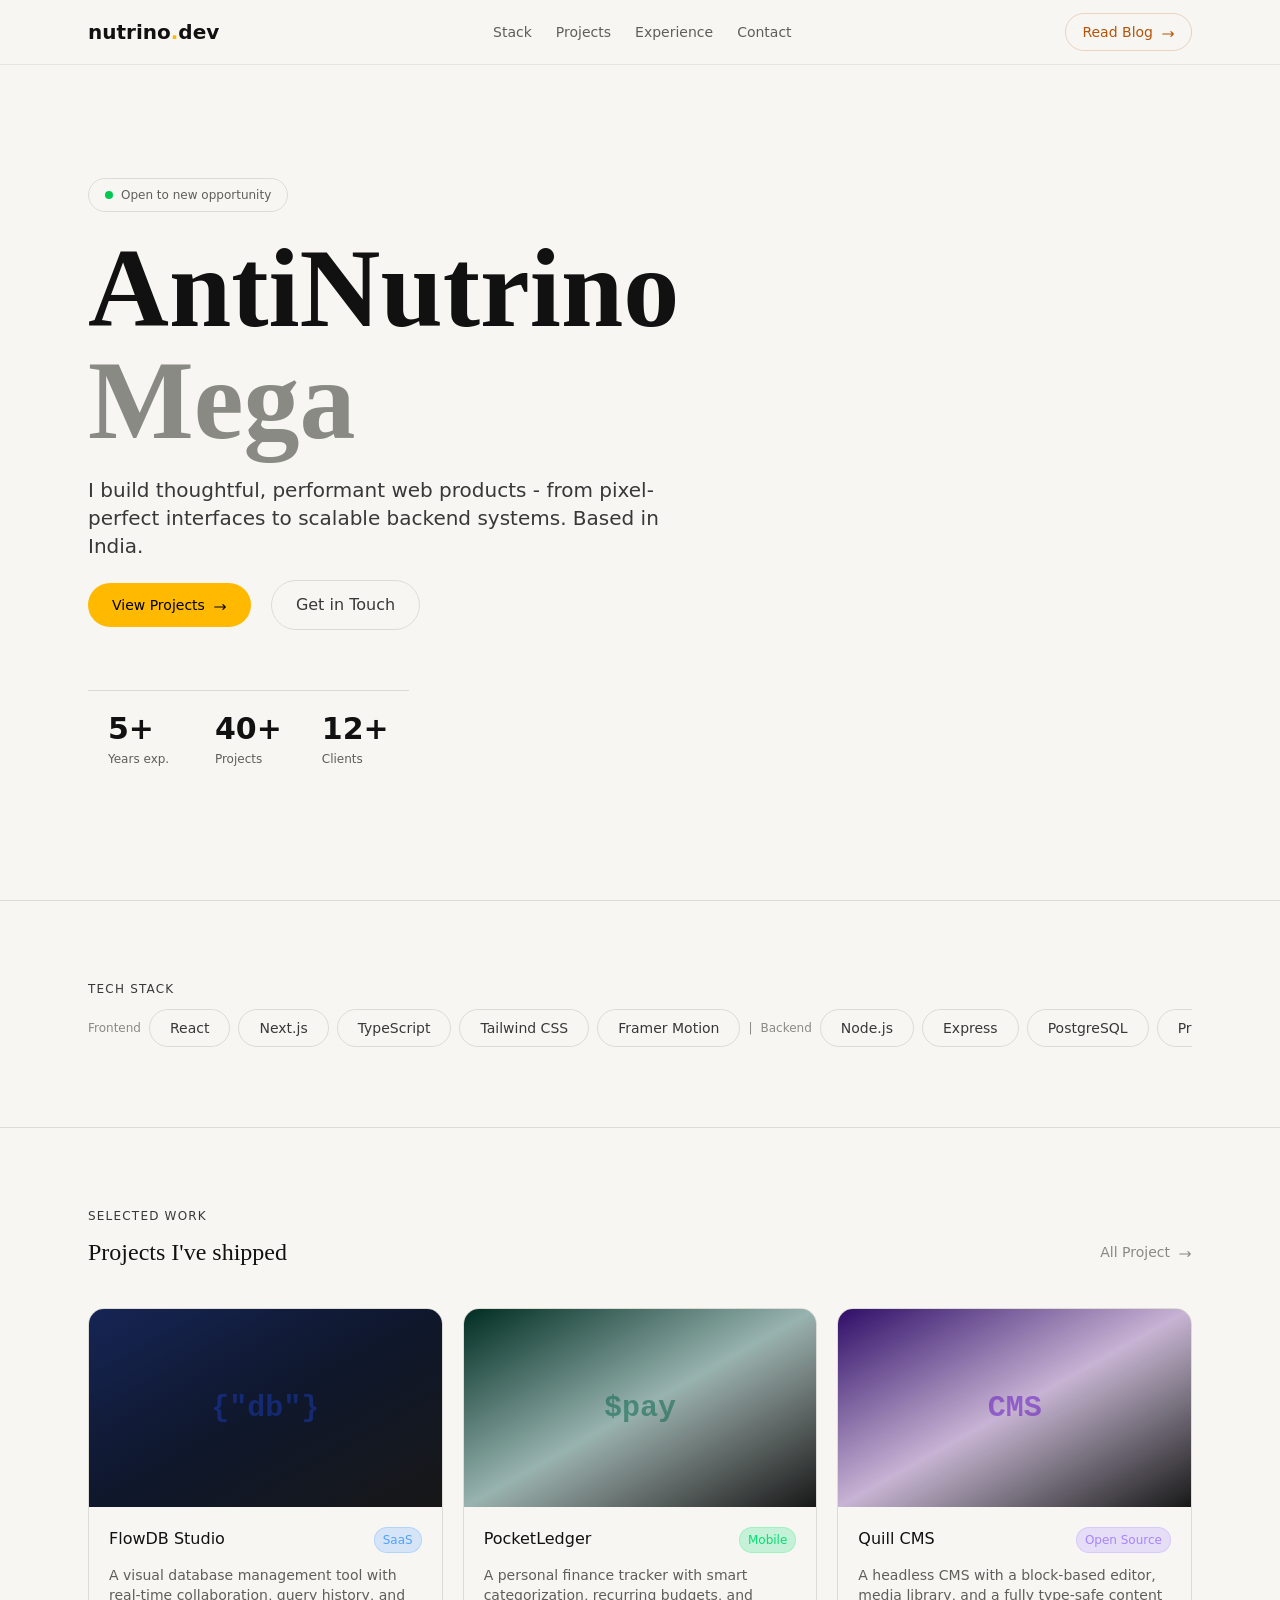
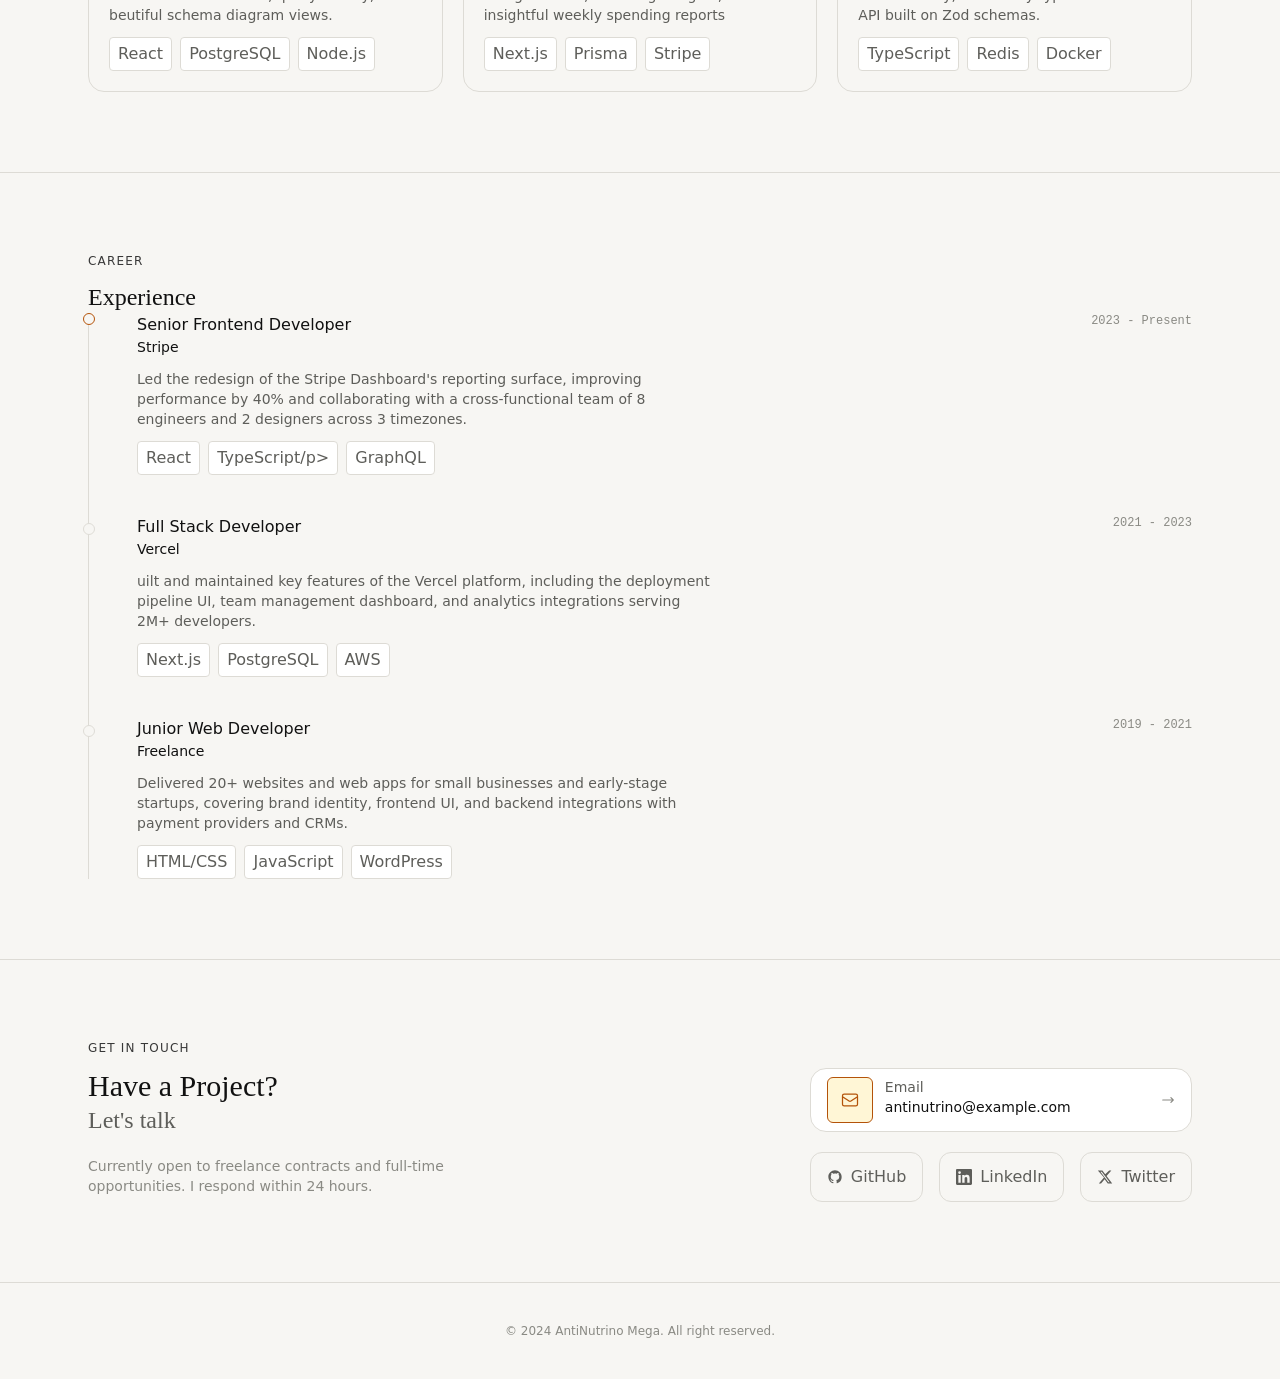
==== commit a9de9def: "Blog.html is added" ====
--- a/index.html
+++ b/index.html
@@ -4,14 +4,14 @@
 <head>
     <meta charset="UTF-8">
     <meta name="viewport" content="width=device-width, initial-scale=1.0">
-    <title>Document</title>
+    <title>Portfolio</title>
     <link rel="stylesheet" href="output.css">
 </head>
 
 <body>
     <header class="border-b border-(--border-subtle) fixed inset-x-0 bg-(--navbar-bg) backdrop-blur-sm z-1">
         <nav class="flex justify-between max-w-6xl mx-auto px-6 items-center h-16">
-            <a href="" class="text-xl">nutrino<span class="text-amber-400 text-xl">.</span>dev</a>
+            <a href="" class="text-xl font-semibold">nutrino<span class="text-amber-400 text-xl">.</span>dev</a>
             <ul class="hidden md:flex gap-6 text-sm text-(--text-3)  ">
                 <a href="#stack">
                     <li class="cursor-pointer hover:text-(--text-1) transition-all duration-200">Stack</li>
@@ -26,7 +26,7 @@
                     <li class="cursor-pointer hover:text-(--text-1) transition-all duration-200">Contact</li>
                 </a>
             </ul>
-            <a href=""
+            <a href="read_blog.html"
                 class="hidden md:flex items-center gap-2 text-sm text-(--accent) border border-(--accent-border) px-4 py-2 rounded-full hover:bg-(--accent-dim) hover:border-(--accent) transition-all duration-200">Read
                 Blog <svg class="w-3.5 h-3.5 mt-1" fill="none" stroke="currentColor" viewBox="0 0 24 24">
                     <path stroke-linecap="round" stroke-linejoin="round" stroke-width="2"
--- a/output.css
+++ b/output.css
@@ -6,7 +6,8 @@
     --font-sans: "Inter", ui-sans-serif, system-ui, sans-serif;
     --font-serif: "Playfair Display", ui-serif, Georgia, serif;
     --font-mono: "JetBrains Mono", ui-monospace, "Courier New", monospace;
-    --color-amber-200: oklch(92.4% 0.12 95.746);
+    --color-red-300: oklch(80.8% 0.114 19.571);
+    --color-red-400: oklch(70.4% 0.191 22.216);
     --color-amber-300: oklch(87.9% 0.169 91.605);
     --color-amber-400: oklch(82.8% 0.189 84.429);
     --color-green-300: oklch(87.1% 0.15 154.449);
@@ -30,14 +31,17 @@
     --color-white: #fff;
     --spacing: 0.25rem;
     --container-sm: 24rem;
-    --container-lg: 32rem;
     --container-xl: 36rem;
     --container-2xl: 42rem;
+    --container-3xl: 48rem;
+    --container-4xl: 56rem;
     --container-6xl: 72rem;
     --text-xs: 0.75rem;
     --text-xs--line-height: calc(1 / 0.75);
     --text-sm: 0.875rem;
     --text-sm--line-height: calc(1.25 / 0.875);
+    --text-base: 1rem;
+    --text-base--line-height: calc(1.5 / 1);
     --text-lg: 1.125rem;
     --text-lg--line-height: calc(1.75 / 1.125);
     --text-xl: 1.25rem;
@@ -46,22 +50,27 @@
     --text-2xl--line-height: calc(2 / 1.5);
     --text-3xl: 1.875rem;
     --text-3xl--line-height: calc(2.25 / 1.875);
+    --text-4xl: 2.25rem;
+    --text-4xl--line-height: calc(2.5 / 2.25);
+    --text-5xl: 3rem;
+    --text-5xl--line-height: 1;
     --text-6xl: 3.75rem;
     --text-6xl--line-height: 1;
     --text-8xl: 6rem;
     --text-8xl--line-height: 1;
     --font-weight-thin: 100;
+    --font-weight-extralight: 200;
     --font-weight-light: 300;
     --font-weight-medium: 500;
     --font-weight-semibold: 600;
     --font-weight-bold: 700;
-    --font-weight-extrabold: 800;
+    --tracking-tight: -0.025em;
     --tracking-widest: 0.1em;
+    --leading-tight: 1.25;
+    --leading-normal: 1.5;
     --radius-md: 0.375rem;
-    --radius-lg: 0.5rem;
     --radius-xl: 0.75rem;
     --radius-2xl: 1rem;
-    --radius-3xl: 1.5rem;
     --ease-out: cubic-bezier(0, 0, 0.2, 1);
     --animate-pulse: pulse 2s cubic-bezier(0.4, 0, 0.6, 1) infinite;
     --blur-sm: 8px;
@@ -231,6 +240,12 @@
   .relative {
     position: relative;
   }
+  .static {
+    position: static;
+  }
+  .sticky {
+    position: sticky;
+  }
   .inset-0 {
     inset: 0px;
   }
@@ -240,36 +255,66 @@
   .top-0 {
     top: 0px;
   }
-  .top-1 {
-    top: var(--spacing);
-  }
   .top-2 {
     top: calc(var(--spacing) * 2);
   }
+  .top-30 {
+    top: calc(var(--spacing) * 30);
+  }
   .-left-1 {
     left: calc(var(--spacing) * -1);
   }
   .-left-1\.5 {
     left: calc(var(--spacing) * -1.5);
   }
-  .left-0 {
-    left: 0px;
-  }
   .z-1 {
     z-index: 1;
   }
+  .container {
+    width: 100%;
+    @media (width >= 40rem) {
+      max-width: 40rem;
+    }
+    @media (width >= 48rem) {
+      max-width: 48rem;
+    }
+    @media (width >= 64rem) {
+      max-width: 64rem;
+    }
+    @media (width >= 80rem) {
+      max-width: 80rem;
+    }
+    @media (width >= 96rem) {
+      max-width: 96rem;
+    }
+  }
+  .m-3 {
+    margin: calc(var(--spacing) * 3);
+  }
   .mx-auto {
     margin-inline: auto;
   }
+  .my-1 {
+    margin-block: var(--spacing);
+  }
+  .my-5 {
+    margin-block: calc(var(--spacing) * 5);
+  }
+  .my-10 {
+    margin-block: calc(var(--spacing) * 10);
+  }
+  .my-19 {
+    margin-block: calc(var(--spacing) * 19);
+  }
   .mt-1 {
     margin-top: var(--spacing);
   }
+  .mt-2 {
+    margin-top: calc(var(--spacing) * 2);
+  }
   .mt-5 {
     margin-top: calc(var(--spacing) * 5);
   }
-  .mt-10 {
-    margin-top: calc(var(--spacing) * 10);
-  }
   .mb-1 {
     margin-bottom: var(--spacing);
   }
@@ -279,12 +324,18 @@
   .mb-5 {
     margin-bottom: calc(var(--spacing) * 5);
   }
+  .mb-6 {
+    margin-bottom: calc(var(--spacing) * 6);
+  }
   .mb-10 {
     margin-bottom: calc(var(--spacing) * 10);
   }
   .mb-15 {
     margin-bottom: calc(var(--spacing) * 15);
   }
+  .contents {
+    display: contents;
+  }
   .flex {
     display: flex;
   }
@@ -294,9 +345,6 @@
   .hidden {
     display: none;
   }
-  .inline {
-    display: inline;
-  }
   .inline-block {
     display: inline-block;
   }
@@ -306,12 +354,15 @@
   .aspect-video {
     aspect-ratio: var(--aspect-video);
   }
+  .h-1 {
+    height: var(--spacing);
+  }
+  .h-1\.5 {
+    height: calc(var(--spacing) * 1.5);
+  }
   .h-2 {
     height: calc(var(--spacing) * 2);
   }
-  .h-2\.5 {
-    height: calc(var(--spacing) * 2.5);
-  }
   .h-3 {
     height: calc(var(--spacing) * 3);
   }
@@ -324,18 +375,36 @@
   .h-5 {
     height: calc(var(--spacing) * 5);
   }
+  .h-6 {
+    height: calc(var(--spacing) * 6);
+  }
+  .h-8 {
+    height: calc(var(--spacing) * 8);
+  }
+  .h-10 {
+    height: calc(var(--spacing) * 10);
+  }
+  .h-12 {
+    height: calc(var(--spacing) * 12);
+  }
+  .h-15 {
+    height: calc(var(--spacing) * 15);
+  }
   .h-16 {
     height: calc(var(--spacing) * 16);
   }
   .min-h-screen {
     min-height: 100vh;
   }
+  .w-1 {
+    width: var(--spacing);
+  }
+  .w-1\.5 {
+    width: calc(var(--spacing) * 1.5);
+  }
   .w-2 {
     width: calc(var(--spacing) * 2);
   }
-  .w-2\.5 {
-    width: calc(var(--spacing) * 2.5);
-  }
   .w-3 {
     width: calc(var(--spacing) * 3);
   }
@@ -348,6 +417,24 @@
   .w-5 {
     width: calc(var(--spacing) * 5);
   }
+  .w-6 {
+    width: calc(var(--spacing) * 6);
+  }
+  .w-8 {
+    width: calc(var(--spacing) * 8);
+  }
+  .w-10 {
+    width: calc(var(--spacing) * 10);
+  }
+  .w-12 {
+    width: calc(var(--spacing) * 12);
+  }
+  .w-15 {
+    width: calc(var(--spacing) * 15);
+  }
+  .w-40 {
+    width: calc(var(--spacing) * 40);
+  }
   .w-full {
     width: 100%;
   }
@@ -357,9 +444,6 @@
   .max-w-6xl {
     max-width: var(--container-6xl);
   }
-  .max-w-lg {
-    max-width: var(--container-lg);
-  }
   .max-w-sm {
     max-width: var(--container-sm);
   }
@@ -399,6 +483,9 @@
   .flex-wrap {
     flex-wrap: wrap;
   }
+  .place-items-center {
+    place-items: center;
+  }
   .items-center {
     align-items: center;
   }
@@ -414,6 +501,9 @@
   .gap-0 {
     gap: 0px;
   }
+  .gap-1 {
+    gap: var(--spacing);
+  }
   .gap-2 {
     gap: calc(var(--spacing) * 2);
   }
@@ -432,6 +522,9 @@
   .gap-10 {
     gap: calc(var(--spacing) * 10);
   }
+  .gap-20 {
+    gap: calc(var(--spacing) * 20);
+  }
   .overflow-hidden {
     overflow: hidden;
   }
@@ -447,31 +540,28 @@
   .rounded-full {
     border-radius: calc(infinity * 1px);
   }
-  .rounded-lg {
-    border-radius: var(--radius-lg);
-  }
   .rounded-md {
     border-radius: var(--radius-md);
   }
   .rounded-xl {
     border-radius: var(--radius-xl);
+  }
+  .rounded-l {
+    border-top-left-radius: 0.25rem;
+    border-bottom-left-radius: 0.25rem;
+  }
+  .rounded-l-md {
+    border-top-left-radius: var(--radius-md);
+    border-bottom-left-radius: var(--radius-md);
   }
   .border {
     border-style: var(--tw-border-style);
     border-width: 1px;
   }
-  .border-\[0\.5\] {
-    border-style: var(--tw-border-style);
-    border-width: 0.5;
-  }
   .border-\[0\.5px\] {
     border-style: var(--tw-border-style);
     border-width: 0.5px;
   }
-  .border-s {
-    border-inline-start-style: var(--tw-border-style);
-    border-inline-start-width: 1px;
-  }
   .border-t {
     border-top-style: var(--tw-border-style);
     border-top-width: 1px;
@@ -484,21 +574,28 @@
     border-left-style: var(--tw-border-style);
     border-left-width: 1px;
   }
+  .border-l-2 {
+    border-left-style: var(--tw-border-style);
+    border-left-width: 2px;
+  }
   .border-\(--accent\) {
     border-color: var(--accent);
   }
   .border-\(--accent-border\) {
     border-color: var(--accent-border);
   }
+  .border-\(--accent-dim\) {
+    border-color: var(--accent-dim);
+  }
+  .border-\(--bo\) {
+    border-color: var(--bo);
+  }
   .border-\(--border\) {
     border-color: var(--border);
   }
   .border-\(--border-subtle\) {
     border-color: var(--border-subtle);
   }
-  .border-\(--broder\) {
-    border-color: var(--broder);
-  }
   .border-blue-300 {
     border-color: var(--color-blue-300);
   }
@@ -535,18 +632,42 @@
       border-color: color-mix(in oklab, var(--color-white) 20%, transparent);
     }
   }
+  .bg-\(--accent\) {
+    background-color: var(--accent);
+  }
+  .bg-\(--accent-\) {
+    background-color: var(--accent-);
+  }
+  .bg-\(--accent-dim\) {
+    background-color: var(--accent-dim);
+  }
   .bg-\(--navbar-bg\) {
     background-color: var(--navbar-bg);
   }
+  .bg-\(--s\) {
+    background-color: var(--s);
+  }
   .bg-\(--suface-solid\) {
     background-color: var(--suface-solid);
   }
   .bg-\(--surface\) {
     background-color: var(--surface);
   }
+  .bg-\(--surface-card\) {
+    background-color: var(--surface-card);
+  }
+  .bg-\(--surface-code\) {
+    background-color: var(--surface-code);
+  }
+  .bg-\(--surface-s\) {
+    background-color: var(--surface-s);
+  }
   .bg-\(--surface-solid\) {
     background-color: var(--surface-solid);
   }
+  .bg-\(--text-4\) {
+    background-color: var(--text-4);
+  }
   .bg-amber-300 {
     background-color: var(--color-amber-300);
   }
@@ -579,6 +700,9 @@
   }
   .bg-green-500 {
     background-color: var(--color-green-500);
+  }
+  .bg-red-400 {
+    background-color: var(--color-red-400);
   }
   .bg-violet-400 {
     background-color: var(--color-violet-400);
@@ -664,6 +788,15 @@
   .p-5 {
     padding: calc(var(--spacing) * 5);
   }
+  .p-6 {
+    padding: calc(var(--spacing) * 6);
+  }
+  .p-7 {
+    padding: calc(var(--spacing) * 7);
+  }
+  .p-8 {
+    padding: calc(var(--spacing) * 8);
+  }
   .px-2 {
     padding-inline: calc(var(--spacing) * 2);
   }
@@ -679,6 +812,12 @@
   .px-6 {
     padding-inline: calc(var(--spacing) * 6);
   }
+  .px-7 {
+    padding-inline: calc(var(--spacing) * 7);
+  }
+  .px-10 {
+    padding-inline: calc(var(--spacing) * 10);
+  }
   .py-1 {
     padding-block: var(--spacing);
   }
@@ -691,23 +830,50 @@
   .py-3 {
     padding-block: calc(var(--spacing) * 3);
   }
+  .py-4 {
+    padding-block: calc(var(--spacing) * 4);
+  }
+  .py-5 {
+    padding-block: calc(var(--spacing) * 5);
+  }
   .py-10 {
     padding-block: calc(var(--spacing) * 10);
   }
+  .py-15 {
+    padding-block: calc(var(--spacing) * 15);
+  }
   .py-20 {
     padding-block: calc(var(--spacing) * 20);
   }
-  .py-100 {
-    padding-block: calc(var(--spacing) * 100);
+  .py-25 {
+    padding-block: calc(var(--spacing) * 25);
+  }
+  .py-30 {
+    padding-block: calc(var(--spacing) * 30);
+  }
+  .pt-5 {
+    padding-top: calc(var(--spacing) * 5);
+  }
+  .pt-10 {
+    padding-top: calc(var(--spacing) * 10);
   }
   .pt-16 {
     padding-top: calc(var(--spacing) * 16);
   }
-  .pl-5 {
-    padding-left: calc(var(--spacing) * 5);
-  }
-  .pl-10 {
-    padding-left: calc(var(--spacing) * 10);
+  .pb-1 {
+    padding-bottom: var(--spacing);
+  }
+  .pb-5 {
+    padding-bottom: calc(var(--spacing) * 5);
+  }
+  .pb-6 {
+    padding-bottom: calc(var(--spacing) * 6);
+  }
+  .pb-15 {
+    padding-bottom: calc(var(--spacing) * 15);
+  }
+  .pl-6 {
+    padding-left: calc(var(--spacing) * 6);
   }
   .pl-12 {
     padding-left: calc(var(--spacing) * 12);
@@ -726,10 +892,18 @@
     font-size: var(--text-3xl);
     line-height: var(--tw-leading, var(--text-3xl--line-height));
   }
+  .text-4xl {
+    font-size: var(--text-4xl);
+    line-height: var(--tw-leading, var(--text-4xl--line-height));
+  }
   .text-6xl {
     font-size: var(--text-6xl);
     line-height: var(--tw-leading, var(--text-6xl--line-height));
   }
+  .text-base {
+    font-size: var(--text-base);
+    line-height: var(--tw-leading, var(--text-base--line-height));
+  }
   .text-lg {
     font-size: var(--text-lg);
     line-height: var(--tw-leading, var(--text-lg--line-height));
@@ -746,13 +920,25 @@
     font-size: var(--text-xs);
     line-height: var(--tw-leading, var(--text-xs--line-height));
   }
+  .leading-7 {
+    --tw-leading: calc(var(--spacing) * 7);
+    line-height: calc(var(--spacing) * 7);
+  }
+  .leading-8 {
+    --tw-leading: calc(var(--spacing) * 8);
+    line-height: calc(var(--spacing) * 8);
+  }
+  .leading-tight {
+    --tw-leading: var(--leading-tight);
+    line-height: var(--leading-tight);
+  }
   .font-bold {
     --tw-font-weight: var(--font-weight-bold);
     font-weight: var(--font-weight-bold);
   }
-  .font-extrabold {
-    --tw-font-weight: var(--font-weight-extrabold);
-    font-weight: var(--font-weight-extrabold);
+  .font-extralight {
+    --tw-font-weight: var(--font-weight-extralight);
+    font-weight: var(--font-weight-extralight);
   }
   .font-light {
     --tw-font-weight: var(--font-weight-light);
@@ -770,6 +956,10 @@
     --tw-font-weight: var(--font-weight-thin);
     font-weight: var(--font-weight-thin);
   }
+  .tracking-tight {
+    --tw-tracking: var(--tracking-tight);
+    letter-spacing: var(--tracking-tight);
+  }
   .tracking-widest {
     --tw-tracking: var(--tracking-widest);
     letter-spacing: var(--tracking-widest);
@@ -783,6 +973,9 @@
   .text-\(--accent\) {
     color: var(--accent);
   }
+  .text-\(--accent-dim\) {
+    color: var(--accent-dim);
+  }
   .text-\(--text\) {
     color: var(--text);
   }
@@ -801,9 +994,6 @@
   .text-\(--text-4\) {
     color: var(--text-4);
   }
-  .text-\(--text-34\) {
-    color: var(--text-34);
-  }
   .text-\(--text2\) {
     color: var(--text2);
   }
@@ -852,8 +1042,14 @@
   .text-white {
     color: var(--color-white);
   }
+  .capitalize {
+    text-transform: capitalize;
+  }
   .uppercase {
     text-transform: uppercase;
+  }
+  .italic {
+    font-style: italic;
   }
   .underline {
     text-decoration-line: underline;
@@ -902,10 +1098,6 @@
     transition-timing-function: var(--ease-out);
   }
   @media (hover: hover) {
-    .group-hover\:translate-x-1:is(:where(.group):hover *) {
-      --tw-translate-x: var(--spacing);
-      translate: var(--tw-translate-x) var(--tw-translate-y);
-    }
     .group-hover\:translate-x-1\.5:is(:where(.group):hover *) {
       --tw-translate-x: calc(var(--spacing) * 1.5);
       translate: var(--tw-translate-x) var(--tw-translate-y);
@@ -928,21 +1120,11 @@
       --tw-translate-y: calc(var(--spacing) * -1.5);
       translate: var(--tw-translate-x) var(--tw-translate-y);
     }
-    .hover\:border:hover {
-      border-style: var(--tw-border-style);
-      border-width: 1px;
-    }
     .hover\:border-\(--accent\):hover {
       border-color: var(--accent);
     }
     .hover\:border-\(--accent-div\):hover {
       border-color: var(--accent-div);
-    }
-    .hover\:border-\(--border\):hover {
-      border-color: var(--border);
-    }
-    .hover\:border-white:hover {
-      border-color: var(--color-white);
     }
     .hover\:border-white\/20:hover {
       border-color: color-mix(in srgb, #fff 20%, transparent);
@@ -969,17 +1151,22 @@
     .hover\:text-\(--accent\):hover {
       color: var(--accent);
     }
+    .hover\:text-\(--accent-dim\):hover {
+      color: var(--accent-dim);
+    }
     .hover\:text-\(--text-1\):hover {
       color: var(--text-1);
+    }
+  }
+  @media (width >= 40rem) {
+    .sm\:flex-row {
+      flex-direction: row;
     }
   }
   @media (width >= 48rem) {
     .md\:col-span-2 {
       grid-column: span 2 / span 2;
     }
-    .md\:block {
-      display: block;
-    }
     .md\:flex {
       display: flex;
     }
@@ -997,6 +1184,10 @@
     }
     .md\:gap-10 {
       gap: calc(var(--spacing) * 10);
+    }
+    .md\:text-5xl {
+      font-size: var(--text-5xl);
+      line-height: var(--tw-leading, var(--text-5xl--line-height));
     }
     .md\:text-8xl {
       font-size: var(--text-8xl);
@@ -1010,6 +1201,9 @@
   @media (width >= 64rem) {
     .lg\:col-span-1 {
       grid-column: span 1 / span 1;
+    }
+    .lg\:block {
+      display: block;
     }
     .lg\:grid-cols-3 {
       grid-template-columns: repeat(3, minmax(0, 1fr));
@@ -1181,6 +1375,10 @@
   syntax: "<length-percentage>";
   inherits: false;
   initial-value: 100%;
+}
+@property --tw-leading {
+  syntax: "*";
+  inherits: false;
 }
 @property --tw-font-weight {
   syntax: "*";
@@ -1277,6 +1475,7 @@
       --tw-gradient-from-position: 0%;
       --tw-gradient-via-position: 50%;
       --tw-gradient-to-position: 100%;
+      --tw-leading: initial;
       --tw-font-weight: initial;
       --tw-tracking: initial;
       --tw-outline-style: solid;
